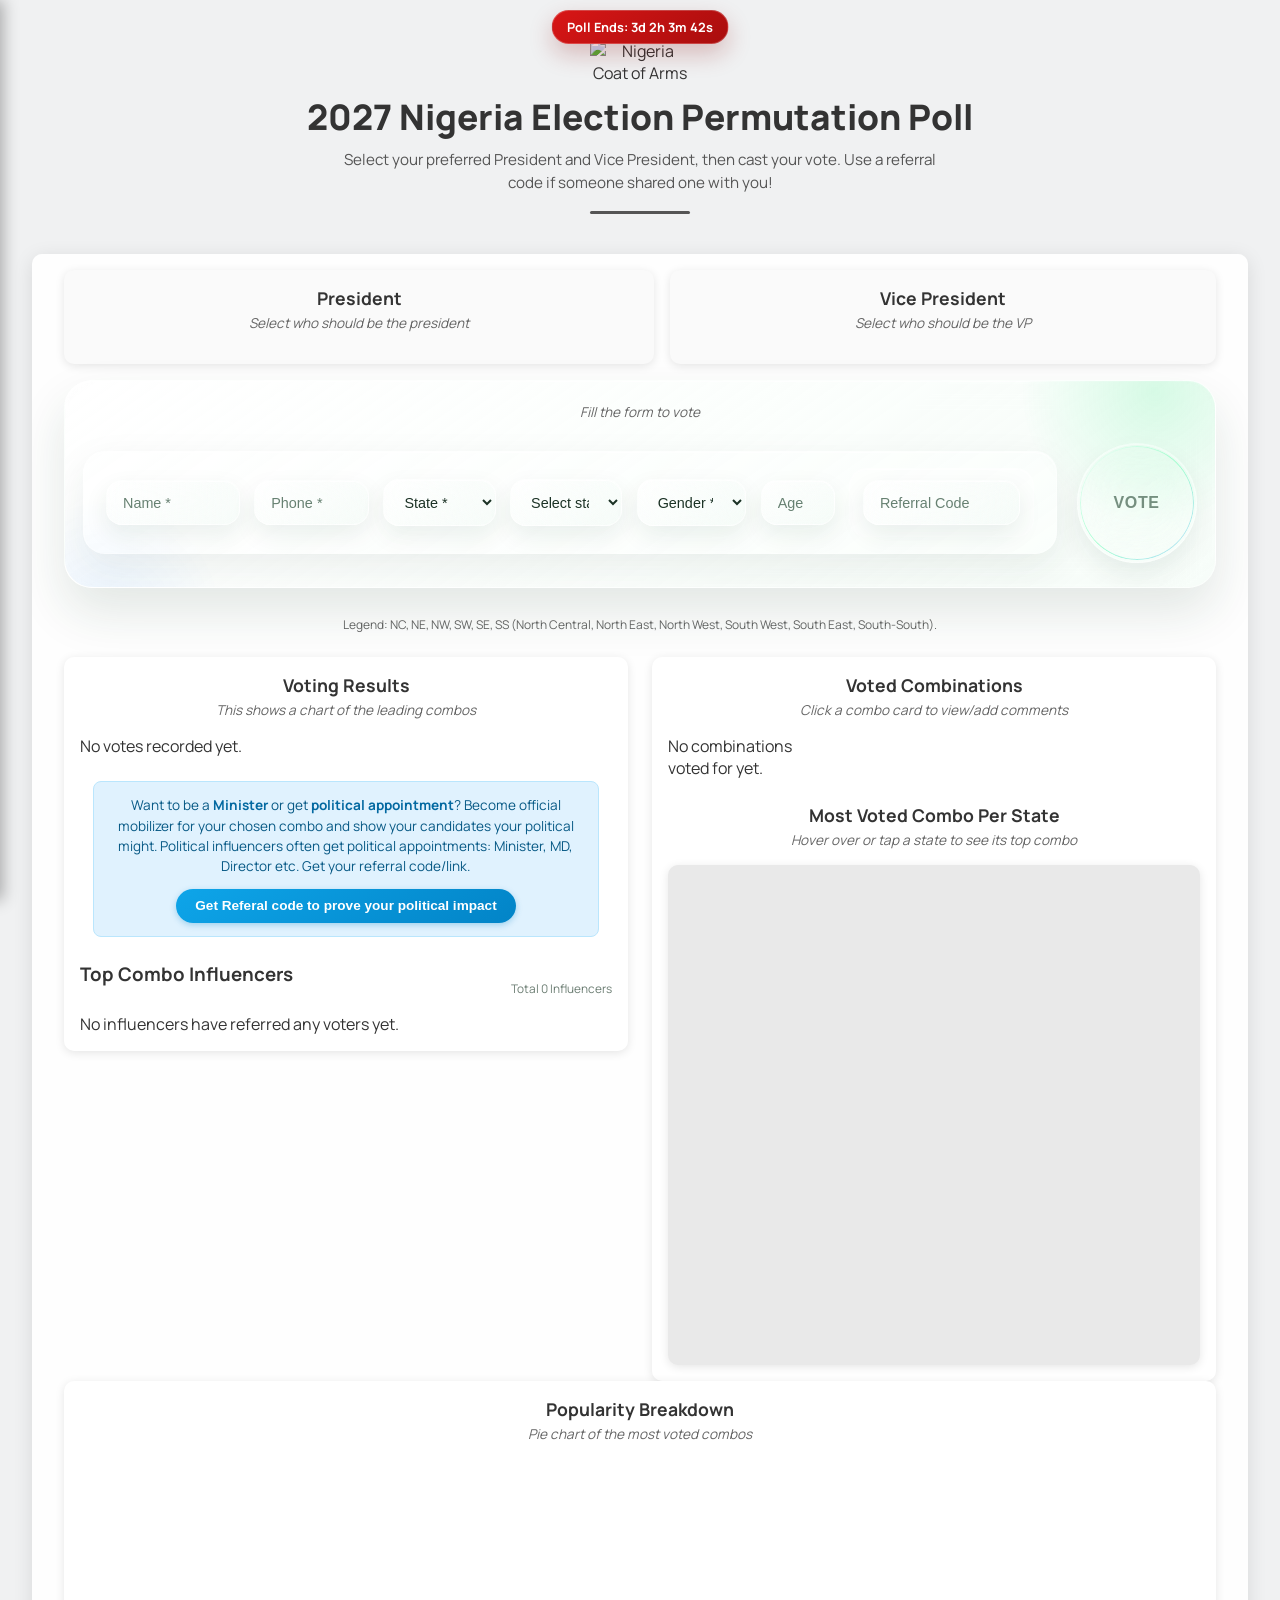
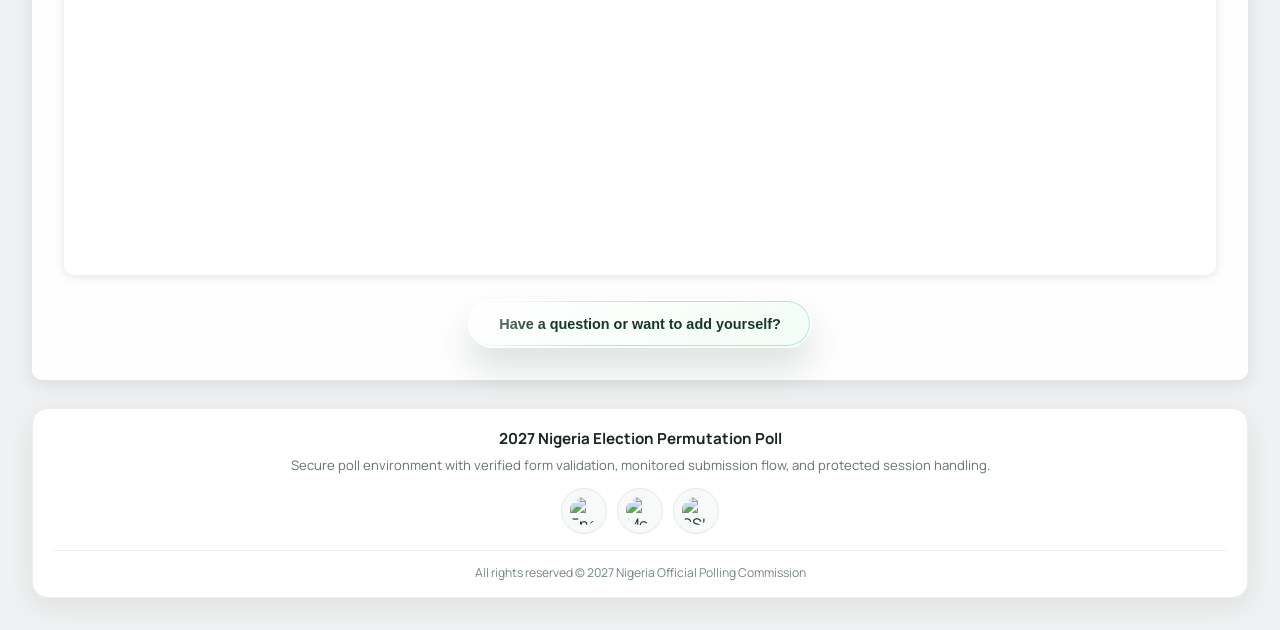
==== index.html @ 12581d47 "Add files via upload" ====
<!DOCTYPE html>
<html lang="en">
<head>
  <meta charset="UTF-8" />
  <title>2027 Nigeria Election Permutation Poll | Vote Live Combos Across Nigeria</title>
  <link rel="icon" href="https://kingamada.github.io/Polls/Poll-og.png?v=20260405-2" type="image/png">
  <link rel="apple-touch-icon" href="https://kingamada.github.io/Polls/Poll-og.png?v=20260405-2">
  <meta name="description" content="Vote for your preferred 2027 Nigerian presidential and vice-presidential combination, track live results by state, explore popularity charts, and join the top influencer leaderboard in this interactive election permutation poll." />
  <meta name="keywords" content="2027 Nigeria election poll, Nigeria presidential poll, vice presidential poll, Nigeria election permutation, Peter Obi poll, Tinubu poll, Atiku poll, El-Rufai poll, Nigerian politics, live election map Nigeria" />
  <meta name="author" content="KingAmada" />
  <meta name="robots" content="index, follow, max-image-preview:large" />
  <meta name="viewport" content="width=device-width, initial-scale=1.0" />
  <meta name="theme-color" content="#0d5c2f" />
  <meta name="mobile-web-app-capable" content="yes" />
  <meta name="apple-mobile-web-app-capable" content="yes" />
  <meta name="apple-mobile-web-app-status-bar-style" content="default" />
  <meta name="apple-mobile-web-app-title" content="2027 Poll" />
  <link rel="canonical" href="https://kingamada.github.io/Polls/" />
  <link rel="manifest" href="./manifest.webmanifest?v=20260405-1" />
  <meta name="poll-backend-base" content="https://peygo.net" />
  <meta property="og:type" content="website" />
  <meta property="og:site_name" content="KingAmada Polls" />
  <meta property="og:title" content="2027 Nigeria Election Permutation Poll" />
  <meta property="og:description" content="Vote live, compare presidential and vice-presidential combinations, view state-by-state leaders, and track real poll momentum across Nigeria." />
  <meta property="og:url" content="https://kingamada.github.io/Polls/" />
  <meta property="og:image" content="https://kingamada.github.io/Polls/Poll-og.png?v=20260405-2" />
  <meta property="og:image:url" content="https://kingamada.github.io/Polls/Poll-og.png?v=20260405-2" />
  <meta property="og:image:secure_url" content="https://kingamada.github.io/Polls/Poll-og.png?v=20260405-2" />
  <meta property="og:image:alt" content="2027 Nigeria Election Permutation Poll preview" />
  <meta property="og:image:type" content="image/png" />
  <meta property="og:image:width" content="1200" />
  <meta property="og:image:height" content="630" />
  <meta property="og:locale" content="en_NG" />
  <meta name="twitter:card" content="summary_large_image" />
  <meta name="twitter:title" content="2027 Nigeria Election Permutation Poll" />
  <meta name="twitter:description" content="Pick a president and vice president combo, vote live, and explore results, maps, and rankings across Nigeria." />
  <meta name="twitter:image" content="https://kingamada.github.io/Polls/Poll-og.png?v=20260405-2" />
  <meta name="twitter:image:alt" content="2027 Nigeria Election Permutation Poll preview" />
  <link
    href="https://fonts.googleapis.com/css2?family=Manrope:wght@400;500;700;800&family=Playfair+Display:wght@600;700;800&display=swap"
    rel="stylesheet"
  />
  <script src="https://cdn.amcharts.com/lib/5/index.js"></script>
  <script src="https://cdn.amcharts.com/lib/5/map.js"></script>
  <script src="https://cdn.amcharts.com/lib/5/xy.js"></script>
  <script src="https://cdn.amcharts.com/lib/5/themes/Animated.js"></script>
  <script src="https://cdn.amcharts.com/lib/5/geodata/nigeriaLow.js"></script>
  <script src="https://cdn.amcharts.com/lib/5/percent.js"></script>
  <script src="https://cdn.jsdelivr.net/npm/@supabase/supabase-js@2"></script>
  <link rel="stylesheet" href="./style.css?v=20260405-3" />
  <script type="application/ld+json">
    {
      "@context": "https://schema.org",
      "@type": "WebSite",
      "name": "2027 Nigeria Election Permutation Poll",
      "url": "https://kingamada.github.io/Polls/",
      "image": "https://kingamada.github.io/Polls/Poll-og.png?v=20260405-2",
      "description": "An interactive Nigerian election poll experience for voting on president and vice-president combinations, viewing live state-by-state results, charts, comments, and influencer rankings.",
      "publisher": {
        "@type": "Organization",
        "name": "KingAmada"
      },
      "inLanguage": "en-NG"
    }
  </script>
</head>
<body>
  <div id="countdownTimer">Poll Ends in ...</div>
  <div class="social-proof-toast" id="socialProofToast" aria-live="polite">
    <div class="social-proof-kicker">Live activity</div>
    <div class="social-proof-message" id="socialProofMessage"></div>
  </div>

  <button id="mobileMenuBtn" aria-label="Open Menu">
    <svg xmlns="http://www.w3.org/2000/svg" width="24" height="24" viewBox="0 0 24 24" fill="none" stroke="currentColor" stroke-width="2" stroke-linecap="round" stroke-linejoin="round">
      <line x1="3" y1="12" x2="21" y2="12"></line>
      <line x1="3" y1="6" x2="21" y2="6"></line>
      <line x1="3" y1="18" x2="21" y2="18"></line>
    </svg>
  </button>

  <div id="mobileNavPanel">
    <button class="menu-close-btn" aria-label="Close Menu">&times;</button>
    <nav>
      <ul>
        <li><a href="#selectionSection">Select Candidates</a></li>
        <li><a href="#voteSection">Vote</a></li>
        <li><a href="#resultsSection">Results</a></li>
        <li><a href="#popularitySection">Popularity</a></li>
        <li><a href="#commentsSection">Comments</a></li>
      </ul>
    </nav>
  </div>

  <div class="header">
    <img src="https://upload.wikimedia.org/wikipedia/commons/thumb/b/bc/Coat_of_arms_of_Nigeria.svg/1200px-Coat_of_arms_of_Nigeria.svg.png" alt="Nigeria Coat of Arms"/>
    <h1 class="main-heading">2027 Nigeria Election Permutation Poll</h1>
    <p class="sub-heading">
      Select your preferred President and Vice President, then cast your vote. Use a referral code if someone shared one with you!
    </p>
    <div class="divider"></div>
  </div>

  <div class="container">
    <div class="selection-section" id="selectionSection">
      <div class="selection-box" id="presidentBox">
        <h2>President</h2>
        <p class="section-subtitle">Select who should be the president</p>
        <ul class="candidate-list" id="presidentList"></ul>
      </div>
      <div class="selection-box" id="vicePresidentBox">
        <h2>Vice President</h2>
        <p class="section-subtitle">Select who should be the VP</p>
        <ul class="candidate-list" id="vicePresidentList"></ul>
      </div>
    </div>

    <div class="vote-section" id="voteSection">
      <p class="section-subtitle vote-subtitle">Fill the form to vote</p>
      <div class="vote-form">
        <input type="text" placeholder="Name *" id="voterName" />
        <input type="tel" placeholder="Phone *" id="voterPhone" />
        <select id="voterState">
          <option disabled selected value="">State *</option>
        </select>
        <select id="voterCity">
          <option disabled selected value="">City *</option>
        </select>
        <select id="voterGender">
          <option disabled selected value="">Gender *</option>
          <option>Male</option><option>Female</option><option>Other</option>
        </select>
        <input type="number" placeholder="Age *" id="voterAge" />
        <div class="referral-inline">
          <input type="text" id="voterReferral" placeholder="Referral Code" />
        </div>
      </div>
      <div class="vote-action" id="voteAction">
        <button class="vote-button" id="voteBtn" disabled>
          <div class="fill-overlay" id="buttonFill"></div>
          <span class="vote-text">Vote</span>
        </button>
        <div class="vote-tooltip" id="voteTooltip" aria-live="polite"></div>
      </div>
    </div>

    <div class="legend">
      Legend: NC, NE, NW, SW, SE, SS (North Central, North East, North West, South West, South East, South-South).
    </div>

    <div class="results-section" id="resultsSection">
      <div class="chart" id="chart">
        <h2>Voting Results</h2>
        <p class="section-subtitle">This shows a chart of the leading combos</p>
        <div id="chartBars"></div>
        <div class="referral-info">
          Want to be a <strong>Minister</strong> or get <strong>political appointment</strong>? Become official mobilizer for your chosen combo and show your candidates your political might. Political influencers often get political appointments: Minister, MD, Director etc. Get your referral code/link.
          <br><button id="getReferralCodeBtn">Get Referal code to prove your political impact</button>
        </div>
        <h3 class="loyalist-heading">Top Combo Influencers</h3>
        <p class="loyalist-meta" id="loyalistMeta"></p>
        <div id="loyalistCombosContainer"></div>
      </div>
      <div class="voted-combos" id="votedCombosBox">
        <h2>Voted Combinations</h2>
        <p class="section-subtitle">Click a combo card to view/add comments</p>
        <div class="combo-grid" id="comboGrid"></div>
        <h3 class="map-heading">Most Voted Combo Per State</h3>
        <p class="section-subtitle">Hover over or tap a state to see its top combo</p>
        <div id="nigeriaMap"></div>
      </div>
    </div>

    <div class="extra-chart-container" id="popularitySection">
      <h3>Popularity Breakdown</h3>
      <p class="section-subtitle">Pie chart of the most voted combos</p>
      <div id="popularityPie"></div>
    </div>

    <div style="text-align:center; margin-top:1.5rem;">
      <button id="contactUsBtn">Have a question or want to add yourself?</button>
    </div>
  </div>

  <div class="combo-comment-section" id="commentsSection">
    <div class="combo-comment-modal">
      <button class="combo-comment-close" id="comboCommentClose" aria-label="Close comments">&times;</button>
      <div class="combo-comment-media">
        <div class="combo-comment-images">
          <img class="combo-modal-image primary" id="comboModalImage1" src="" alt="First candidate" />
          <img class="combo-modal-image secondary" id="comboModalImage2" src="" alt="Second candidate" />
        </div>
        <div class="combo-modal-meta">
          <div class="combo-modal-kicker">Voted Combination</div>
          <h3 class="combo-modal-name" id="comboModalComboName">Comments</h3>
          <div class="combo-modal-stats">
            <span id="comboModalVotes">♥ 0</span>
            <span id="comboModalComments">💬 0</span>
          </div>
        </div>
      </div>
      <div class="combo-comment-panel">
        <div class="combo-comment-topbar">
          <div class="combo-comment-brand">
            <div class="combo-comment-brand-icon">◎</div>
            <div>
              <div class="combo-comment-brand-name" id="comboCommentTitle">Comments</div>
            </div>
          </div>
        </div>
        <div class="combo-comment-form">
          <input type="text" placeholder="Your Name" id="comboCommentName" />
          <textarea rows="3" placeholder="Write your comment..." id="comboCommentText"></textarea>
          <button class="combo-comment-btn" id="comboCommentPostBtn">Post Comment</button>
        </div>
        <div class="combo-comment-list" id="comboCommentList"></div>
      </div>
    </div>
  </div>

  <div class="loyalist-modal-overlay" id="loyalistModal">
    <div class="loyalist-modal">
      <button class="loyalist-modal-close" id="loyalistModalClose" aria-label="Close influencer list">&times;</button>
      <div class="loyalist-modal-preview">
        <div class="loyalist-modal-images">
          <img id="loyalistModalImage1" class="loyalist-modal-image primary" src="" alt="First candidate" />
          <img id="loyalistModalImage2" class="loyalist-modal-image secondary" src="" alt="Second candidate" />
        </div>
        <div class="loyalist-modal-preview-copy">
          <div class="loyalist-modal-kicker">Top Combo Influencers</div>
          <h3 id="loyalistModalTitle">Top Combo Influencers</h3>
          <p id="loyalistModalMeta"></p>
        </div>
      </div>
      <div class="loyalist-modal-panel">
        <div class="loyalist-modal-header">
          <h4>Influencer Ranking</h4>
        </div>
        <div class="loyalist-modal-list" id="loyalistModalList"></div>
      </div>
    </div>
  </div>

  <div class="notice-modal-overlay" id="noticeModal">
    <div class="notice-modal">
      <button class="notice-modal-close" id="noticeModalClose" aria-label="Close notice">&times;</button>
      <div class="notice-modal-kicker" id="noticeModalKicker">Notice</div>
      <h3 class="notice-modal-title" id="noticeModalTitle">Update</h3>
      <p class="notice-modal-message" id="noticeModalMessage"></p>
      <button class="notice-modal-btn" id="noticeModalBtn" type="button">OK</button>
    </div>
  </div>

  <div class="notice-modal-overlay" id="referralPromptModal">
    <div class="notice-modal referral-prompt-modal">
      <button class="notice-modal-close" id="referralPromptClose" aria-label="Close referral prompt">&times;</button>
      <div class="notice-modal-kicker">Before You Vote</div>
      <h3 class="notice-modal-title">Do you have a referral code?</h3>
      <p class="notice-modal-message">If someone shared a referral code with you, enter it below before submitting your vote.</p>
      <input type="text" id="referralPromptInput" class="referral-prompt-input" placeholder="Enter referral code" />
      <div class="referral-prompt-actions">
        <button class="notice-modal-btn" id="referralPromptContinue" type="button">Continue With Code</button>
        <button class="notice-modal-btn secondary" id="referralPromptSkip" type="button">I don't have referral code, proceed</button>
      </div>
    </div>
  </div>

  <div class="lightbox-overlay" id="lightboxOverlay">
    <div class="lightbox-content">
      <span class="lightbox-close" id="lightboxClose">X</span>
      <h2 style="text-align:center; font-size: 1.2rem;">Contact / Add Candidate</h2>
      <p style="font-size:0.85rem; color:#666; margin-top:0.3rem; text-align:center;">
        Kindly fill out the form below.
      </p>
      <form class="lightbox-form" id="lightboxForm">
        <label for="contactFullName">Full Name (required)</label>
        <input type="text" id="contactFullName" placeholder="Your Full Name" required />
        <label for="contactPhone">Phone Number</label>
        <input type="tel" id="contactPhone" placeholder="08012345678" required />
        <label for="contactEmail">Email Address</label>
        <input type="email" id="contactEmail" placeholder="example@email.com" required />
        <label for="contactMessage">Your Question / Candidate Info</label>
        <textarea id="contactMessage" rows="4" placeholder="Please type your request..."></textarea>
        <button type="submit">Submit</button>
      </form>
      <div class="submit-message" id="lightboxSubmitMsg">
        Thanks! We will be in touch soon.
      </div>
    </div>
  </div>

  <div class="lightbox-overlay" id="referralLightbox">
    <div class="lightbox-content">
      <span class="lightbox-close" id="referralLightboxClose">X</span>
      <h2 style="text-align:center; font-size: 1.2rem;">Prove Your Political Might: Become an Official Mobilizer for Your Combo</h2>
      <p style="font-size:0.96rem; color:#1f3329; margin-top:0.45rem; text-align:center; font-weight:700; line-height:1.65;">
        Demonstrate real voter mobilization power.
        Every vote using your code proves your influence.
        Top mobilizers position themselves for political appointments and ministerial slots in 2027.
      </p>
      <div class="influencer-selected-combo" id="influencerSelectedCombo">Selected combo: None</div>
      <form class="lightbox-form" id="referralRequestForm">
        <label for="referralName">Your Name</label>
        <input type="text" id="referralName" placeholder="Your Full Name" required />
        <label for="referralContact">Phone Number</label>
        <input type="tel" id="referralContact" placeholder="08012345678" required />
        <label for="referralState">State</label>
        <select id="referralState" required>
          <option value="" disabled selected>State *</option>
        </select>
        <label for="referralCity">City</label>
        <select id="referralCity" required>
          <option value="" disabled selected>Select state first</option>
        </select>
        <button type="submit" id="referralRequestSubmitBtn">claim your mobilizer slot - prove your political impact</button>
      </form>
      <div class="submit-message" id="referralSubmitMsg">
        Processing your influencer signup...
      </div>
      <div class="influencer-status-card" id="influencerStatusCard" hidden>
        <div class="influencer-status-kicker">Payment Instructions</div>
        <div class="influencer-status-row">
          <span>Combo</span>
          <strong id="influencerStatusCombo">-</strong>
        </div>
        <div class="influencer-status-row">
          <span>Expected Fee</span>
          <strong id="influencerExpectedAmount">-</strong>
        </div>
        <div class="influencer-status-row">
          <span>Bank</span>
          <strong>Stanbic IBTC Bank</strong>
        </div>
        <div class="influencer-status-row">
          <span>Account Name</span>
          <strong id="influencerAccountName">-</strong>
        </div>
        <div class="influencer-status-row account-number">
          <span>Account Number</span>
          <strong id="influencerAccountNumber">-</strong>
        </div>
        <div class="influencer-status-pill" id="influencerPaymentStatus">Waiting for payment confirmation...</div>
        <div class="influencer-status-actions">
          <button type="button" class="notice-modal-btn secondary" id="influencerRefreshBtn">Check Payment</button>
          <button type="button" class="notice-modal-btn" id="influencerCopyAccountBtn">Copy Account Number</button>
        </div>
      </div>
    </div>
  </div>

  <div class="lightbox-overlay" id="receiptLightbox">
    <div class="lightbox-content receipt-lightbox-content">
      <span class="lightbox-close" id="receiptLightboxClose">X</span>
      <div class="influencer-activation-card" id="influencerActivationCard" hidden>
        <div class="influencer-status-kicker">Activation Complete</div>
        <div class="influencer-receipt-header">
          <div class="influencer-receipt-brand">
            <img
              class="influencer-receipt-logo"
              id="influencerReceiptLogo"
              src="https://upload.wikimedia.org/wikipedia/commons/thumb/b/bc/Coat_of_arms_of_Nigeria.svg/512px-Coat_of_arms_of_Nigeria.svg.png"
              alt="Nigeria Coat of Arms"
              crossorigin="anonymous"
            />
            <div class="influencer-receipt-brand-copy">
              <div class="influencer-receipt-overline">Federal Mobilization Record</div>
              <h3 class="influencer-receipt-title">Official Mobilizer Receipt</h3>
              <p class="influencer-receipt-sub">Issued for verified political mobilization support in the 2027 election poll.</p>
            </div>
          </div>
          <div class="influencer-receipt-badge" id="influencerReceiptId">-</div>
        </div>
        <div class="influencer-receipt-head">
          <div class="influencer-receipt-highlight">
            <span>Status</span>
            <strong>Payment has been received</strong>
            <p>Your slot is active and your referral link is ready for circulation.</p>
          </div>
          <div class="influencer-receipt-qr-wrap">
            <canvas id="influencerReceiptQr" class="influencer-receipt-qr" aria-label="Receipt QR code"></canvas>
            <small>Scan to open your mobilizer link</small>
          </div>
        </div>
        <div class="influencer-receipt-grid">
          <div class="influencer-receipt-item">
            <span>Combo</span>
            <strong id="influencerReceiptCombo">-</strong>
          </div>
          <div class="influencer-receipt-item">
            <span>Amount Paid</span>
            <strong id="influencerReceiptAmount">-</strong>
          </div>
          <div class="influencer-receipt-item">
            <span>Confirmed On</span>
            <strong id="influencerReceiptPaidAt">-</strong>
          </div>
          <div class="influencer-receipt-item">
            <span>Referral Code</span>
            <strong id="influencerReferralCode">-</strong>
          </div>
        </div>
        <div class="influencer-share-box" id="influencerShareLink">-</div>
        <div class="influencer-receipt-footer">
          <div class="influencer-receipt-signoff">
            <span>Authorized Status</span>
            <strong>Verified Mobilizer</strong>
          </div>
          <div class="influencer-receipt-signoff">
            <span>Channel</span>
            <strong>KingAmada Polls 2027</strong>
          </div>
        </div>
        <p class="influencer-activation-note">
          Wishing you success in your mobilization journey. Go and prove your political weight.
          <small>And when the appointment comes, don't forget us.</small>
        </p>
        <div class="influencer-status-actions receipt-modal-actions">
          <button type="button" class="notice-modal-btn secondary" id="influencerDownloadReceiptBtn">Download Receipt PNG</button>
          <button type="button" class="notice-modal-btn secondary" id="influencerCopyCodeBtn">Copy Code</button>
          <button type="button" class="notice-modal-btn" id="influencerShareBtn">Share Link</button>
        </div>
      </div>
    </div>
  </div>

  <div class="wiki-lightbox-overlay" id="wikiLightbox">
    <div class="wiki-lightbox-content">
      <span class="wiki-lightbox-close" id="wikiLightboxClose">X</span>
      <iframe id="wikiIframe" src="about:blank" title="Wikipedia Information"></iframe>
    </div>
  </div>

  <footer class="site-footer">
    <div class="footer-main">
      <p class="footer-title">2027 Nigeria Election Permutation Poll</p>
      <p class="footer-copy">Secure poll environment with verified form validation, monitored submission flow, and protected session handling.</p>
      <div class="security-badges">
        <div class="security-badge">
          <img src="https://upload.wikimedia.org/wikipedia/commons/2/28/Padlock.svg" alt="Encrypted Security Lock"/>
        </div>
        <div class="security-badge">
          <img src="https://sm.pcmag.com/t/pcmag_me/review/m/mcafee-tot/mcafee-total-protection-for-mac_vydx.1920.jpg" alt="McAfee Security"/>
        </div>
        <div class="security-badge">
          <img src="https://encrypted-tbn0.gstatic.com/images?q=tbn:ANd9GcQs8XdulVX0YZdYqSi38iAXF2ok8fhNqGU33Q&s" alt="SSL Trust Badge"/>
        </div>
      </div>
    </div>
    <div class="footer-bottom">
      <p>All rights reserved © 2027 Nigeria Official Polling Commission</p>
    </div>
  </footer>

  <script src="https://cdn.jsdelivr.net/npm/qrious@4.0.2/dist/qrious.min.js"></script>
  <script src="https://cdn.jsdelivr.net/npm/html2canvas@1.4.1/dist/html2canvas.min.js"></script>
  <script src="./script.js?v=20260405-3"></script>
</body>
</html>
---- style.css ----
/* --- BASIC RESET & BASE STYLES --- */  
* {
  margin: 0;
  padding: 0;
  box-sizing: border-box;
}
html {
  font-size: 16px;
  scroll-behavior: smooth;
  width: 100%;
  max-width: 100%;
  overflow-x: hidden;
}
body {
  font-family: "Manrope", sans-serif;
  background: #f0f1f2;
  min-height: 100vh;
  width: 100%;
  max-width: 100%;
  display: flex;
  flex-direction: column;
  align-items: center;
  padding: 1rem;
  color: #333;
  position: relative;
  overflow-x: hidden;
  overflow-x: clip;
  font-size: 1rem;
}
img,
iframe {
  max-width: 100%;
}
svg,
canvas {
  max-width: 100%;
  display: block;
}
body::before {
  content: "";
  position: absolute;
  inset: 0;
  background: url("https://upload.wikimedia.org/wikipedia/commons/thumb/b/bc/Coat_of_arms_of_Nigeria.svg/1200px-Coat_of_arms_of_Nigeria.svg.png")
    no-repeat center center;
  background-size: clamp(200px, 50vmin, 300px);
  opacity: 0.05;
  z-index: 0;
}
.social-proof-toast {
  position: fixed;
  left: 16px;
  bottom: 18px;
  z-index: 1005;
  width: min(340px, calc(100vw - 32px));
  padding: 0.85rem 0.95rem;
  border-radius: 18px;
  border: 1px solid rgba(255,255,255,0.46);
  background: linear-gradient(145deg, rgba(255,255,255,0.9), rgba(236, 248, 241, 0.82));
  box-shadow: 0 18px 34px rgba(12, 54, 32, 0.14), inset 0 1px 0 rgba(255,255,255,0.82);
  backdrop-filter: blur(18px);
  -webkit-backdrop-filter: blur(18px);
  opacity: 0;
  transform: translateY(10px);
  transition: opacity 0.25s ease, transform 0.25s ease;
  pointer-events: none;
}
.social-proof-toast.visible {
  opacity: 1;
  transform: translateY(0);
}
.social-proof-kicker {
  font-size: 0.68rem;
  font-weight: 700;
  letter-spacing: 0.12em;
  text-transform: uppercase;
  color: #5f7769;
  margin-bottom: 0.35rem;
}
.social-proof-message {
  font-size: 0.86rem;
  line-height: 1.42;
  color: #163725;
}
/* --- LAYOUT & CONTAINER --- */
.container {
  width: 100%;
  max-width: 1400px;
  margin: 0 auto;
  position: relative;
  z-index: 1;
  background: rgba(255, 255, 255, 0.95);
  border-radius: 10px;
  box-shadow: 0 4px 20px rgba(0,0,0,0.1);
  padding: 1rem;
  animation: fadeIn 1.2s ease;
  margin-top: 50px;
  overflow-x: clip;
}
@keyframes fadeIn {
  from { opacity: 0; transform: translateY(20px); }
  to { opacity: 1; transform: translateY(0); }
}
/* --- HEADER --- */
.header {
  text-align: center;
  margin-bottom: 1.5rem;
  position: relative;
}
.header img {
  max-width: 80px;
  display: block;
  margin: 0.5rem auto;
}
.main-heading {
  font-size: clamp(1.8rem, 5vw, 2.2rem);
  font-weight: 800;
  margin-bottom: 0.2rem;
  color: #333;
}
.sub-heading {
  font-size: 0.9rem;
  color: #555;
  max-width: 600px;
  margin: 0.5rem auto 1rem;
  line-height: 1.5;
  text-align: center;
}
/* --- Referral Info Box --- */
.referral-info {
  background-color: #e0f2fe;
  color: #075985;
  border: 1px solid #bae6fd;
  border-radius: 8px;
  padding: 0.8rem 1rem;
  margin: 1.5rem auto 1.5rem;
  max-width: 95%;
  font-size: 0.85rem;
  line-height: 1.5;
  text-align: center;
  overflow: hidden;
}
.referral-info strong {
  color: #0369a1;
}
.referral-info button#getReferralCodeBtn {
  margin-top: 0.75rem;
  padding: 0.6rem 1.2rem;
  font-size: 0.85rem;
  font-weight: 600;
  color: #fff;
  background: linear-gradient(145deg, #0ea5e9, #0284c7);
  border: none;
  border-radius: 50px;
  cursor: pointer;
  box-shadow: 0 2px 6px rgba(2, 132, 199, 0.3);
  transition: transform 0.2s ease, box-shadow 0.2s ease, background 0.3s;
}
.referral-info button#getReferralCodeBtn:hover {
  background: linear-gradient(145deg, #38bdf8, #0ea5e9);
  box-shadow: 0 4px 10px rgba(2, 132, 199, 0.4);
  transform: translateY(-1px);
}
.divider {
  width: 100px;
  height: 3px;
  background: #555;
  margin: 1rem auto;
  border-radius: 5px;
}
/* --- SECTION SUBTITLES --- */
.section-subtitle {
  font-size: 0.85rem;
  color: #666;
  text-align: center;
  margin-top: -0.75rem;
  margin-bottom: 1rem;
  font-style: italic;
}
/* --- MOBILE NAVIGATION --- */
#mobileMenuBtn {
  display: none;
  position: fixed;
  top: 10px;
  left: 10px;
  z-index: 1002;
  background: rgba(0, 128, 0, 0.8);
  border: none;
  border-radius: 50%;
  padding: 0.5rem;
  cursor: pointer;
  box-shadow: 0 2px 5px rgba(0,0,0,0.2);
}
#mobileMenuBtn svg {
  width: 24px;
  height: 24px;
  stroke: white;
  stroke-width: 2;
  display: block;
}
#mobileNavPanel {
  position: fixed;
  top: 0;
  left: 0;
  width: 250px;
  height: 100%;
  background: #333;
  color: white;
  padding: 60px 1rem 1rem;
  transform: translateX(-100%);
  transition: transform 0.3s ease-in-out;
  z-index: 1001;
  box-shadow: 3px 0 15px rgba(0,0,0,0.3);
  overflow-y: auto;
}
#mobileNavPanel.active {
  transform: translateX(0);
}
#mobileNavPanel nav ul {
  list-style: none;
}
#mobileNavPanel nav li {
  margin-bottom: 1rem;
}
#mobileNavPanel nav a {
  color: #eee;
  text-decoration: none;
  font-size: 1.1rem;
  font-weight: 600;
  padding: 0.5rem 0;
  display: block;
  transition: color 0.2s;
}
#mobileNavPanel nav a:hover {
  color: #00c851;
}
.menu-close-btn {
  position: absolute;
  top: 15px;
  right: 15px;
  background: none;
  border: none;
  color: white;
  font-size: 1.8rem;
  font-weight: bold;
  cursor: pointer;
  padding: 0.2rem;
  line-height: 1;
}
@media (max-width: 991px) {
  #mobileMenuBtn {
    display: block;
  }
  .container {
    margin-top: 0;
  }
}
/* --- FLOATING ELEMENTS --- */
#countdownTimer {
  position: fixed;
  top: 10px;
  left: 50%;
  right: auto;
  transform: translateX(-50%) translateY(-8px);
  width: fit-content;
  max-width: calc(100vw - 24px);
  background: linear-gradient(145deg, #d81616, #a90d0d);
  color: #fff;
  font-weight: bold;
  padding: 0.45rem 0.9rem;
  border-radius: 50px;
  box-shadow: 0 10px 24px rgba(133, 11, 11, 0.24);
  border: 1px solid rgba(255,255,255,0.22);
  z-index: 1004;
  font-size: 0.8rem;
  text-align: center;
  white-space: nowrap;
  overflow: hidden;
  text-overflow: ellipsis;
  opacity: 0;
  pointer-events: none;
  transition: opacity 0.28s ease, transform 0.28s ease;
}
#countdownTimer.visible {
  opacity: 1;
  transform: translateX(-50%) translateY(0);
}
.wiki-lightbox-overlay, .lightbox-overlay {
  position: fixed;
  inset: 0;
  background:
    radial-gradient(circle at top, rgba(92, 255, 165, 0.18), transparent 38%),
    radial-gradient(circle at bottom right, rgba(115, 188, 255, 0.16), transparent 30%),
    rgba(8, 15, 13, 0.58);
  backdrop-filter: blur(18px);
  -webkit-backdrop-filter: blur(18px);
  display: none;
  justify-content: center;
  align-items: center;
  z-index: 9999;
  padding: 1rem;
}
.wiki-lightbox-content, .lightbox-content {
  position: relative;
  width: 95%;
  max-width: 500px;
  height: auto;
  max-height: 90vh;
  overflow-y: auto;
  overflow-x: hidden;
  background: linear-gradient(145deg, rgba(255, 255, 255, 0.88), rgba(237, 250, 242, 0.68));
  border: 1px solid rgba(255, 255, 255, 0.46);
  border-radius: 26px;
  box-shadow: 0 32px 70px rgba(4, 20, 12, 0.22), inset 0 1px 0 rgba(255, 255, 255, 0.72);
  backdrop-filter: blur(26px);
  -webkit-backdrop-filter: blur(26px);
  padding: 1.65rem;
  animation: lightboxFloatIn 0.35s ease-out;
}
.lightbox-content > h2,
.lightbox-content > p {
  position: relative;
  z-index: 1;
  padding-right: 2.25rem;
  word-break: break-word;
}
.wiki-lightbox-content {
  height: 80vh;
  padding: 0;
  display: flex;
  flex-direction: column;
}
.lightbox-content::before {
  content: "";
  position: absolute;
  inset: 1px;
  border-radius: 25px;
  background: linear-gradient(160deg, rgba(255, 255, 255, 0.42), rgba(255, 255, 255, 0.1) 42%, rgba(194, 255, 221, 0.22));
  pointer-events: none;
}
.wiki-lightbox-close, .lightbox-close {
  position: absolute;
  top: 0.9rem;
  right: 1rem;
  font-size: 1.25rem;
  cursor: pointer;
  color: #1f3d2e;
  font-weight: 700;
  z-index: 10;
  background: rgba(255,255,255,0.55);
  border-radius: 50%;
  width: 38px;
  height: 38px;
  line-height: 38px;
  text-align: center;
  border: 1px solid rgba(255,255,255,0.7);
  box-shadow: 0 10px 24px rgba(18, 61, 41, 0.12);
  transition: transform 0.2s ease, background 0.2s ease, box-shadow 0.2s ease;
}
.wiki-lightbox-close:hover, .lightbox-close:hover {
  transform: translateY(-1px) scale(1.04);
  background: rgba(255,255,255,0.82);
  box-shadow: 0 14px 30px rgba(18, 61, 41, 0.16);
}
#wikiIframe {
  width: 100%;
  height: 100%;
  border: none;
  border-radius: 10px;
  flex-grow: 1;
}
/* --- SELECTION SECTION --- */
.selection-section {
  display: flex;
  flex-direction: column;
  gap: 1rem;
  justify-content: center;
  margin-bottom: 1rem;
  animation: slideUp 0.8s ease;
}
@media (min-width: 768px) {
  .selection-section {
    flex-direction: row;
  }
}
@keyframes slideUp {
  from { transform: translateY(30px); opacity: 0; }
  to { transform: translateY(0); opacity: 1; }
}
@keyframes glassDrift {
  0%, 100% { transform: translate3d(0, 0, 0) scale(1); }
  50% { transform: translate3d(10px, -8px, 0) scale(1.03); }
}
@keyframes borderPulse {
  0%, 100% { opacity: 0.65; filter: hue-rotate(0deg); }
  50% { opacity: 1; filter: hue-rotate(24deg); }
}
@keyframes lightboxFloatIn {
  from { opacity: 0; transform: translateY(18px) scale(0.97); }
  to { opacity: 1; transform: translateY(0) scale(1); }
}
.selection-box {
  flex: 1 1 auto;
  background: #fafafa;
  border-radius: 10px;
  box-shadow: 0 2px 10px rgba(0,0,0,0.1);
  padding: 1rem;
  min-width: 0;
  max-width: 100%;
  overflow: hidden;
}
.selection-box h2 {
  text-align: center;
  margin-bottom: 1rem;
  color: #333;
  font-size: 1.1rem;
  font-weight: 700;
}
.candidate-list {
  display: grid;
  grid-template-columns: repeat(auto-fill, minmax(100px, 1fr));
  grid-auto-rows: auto;
  gap: 0.75rem;
  justify-content: center;
  width: 100%;
  max-width: 100%;
  min-width: 0;
  overflow-x: hidden;
}
.candidate-item {
  width: 100%;
  min-width: 100px;
  background: #fff;
  border-radius: 8px;
  border-top: 1px solid #eee;
  border-bottom: 1px solid #eee;
  border-left: none;
  border-right: none;
  margin: 0;
  padding: 0.5rem;
  text-align: center;
  cursor: pointer;
  transition: transform 0.2s, box-shadow 0.2s;
  display: flex;
  flex-direction: column;
  align-items: center;
  justify-content: space-between;
  min-height: 180px;
  position: relative;
  overflow: hidden;
}
.candidate-item::before,
.candidate-item::after {
  content: '';
  position: absolute;
  top: 0;
  bottom: 0;
  width: 4px;
  background: linear-gradient(to bottom, #00c851, #00c840);
  z-index: 0;
}
.candidate-item::before {
  left: 0;
  border-radius: 8px 0 0 8px;
}
.candidate-item::after {
  right: 0;
  border-radius: 0 8px 8px 0;
}
.candidate-item > * {
  position: relative;
  z-index: 1;
}
.candidate-item:hover {
  transform: translateY(-3px) scale(1.02);
  box-shadow: 0 5px 12px rgba(0,0,0,0.15);
}
.candidate-item.selected {
  background: linear-gradient(145deg, #00c851, #008000);
  color: #fff !important;
  font-weight: bold;
  box-shadow: 0 4px 15px rgba(0,0,0,0.2);
  transform: scale(1.03);
  border-color: transparent;
}
.candidate-item.selected::before,
.candidate-item.selected::after {
  display: none;
}
.candidate-item.selected .candidate-name,
.candidate-item.selected .candidate-details,
.candidate-item.selected .like-container,
.candidate-item.selected .like-count {
  color: #fff !important;
}
.candidate-item.selected .candidate-photo {
  border: 2px solid #fff;
}
.candidate-item.selected .like-btn {
  color: #ffdddd !important;
}
.candidate-item.selected .like-container {
  background: rgba(255,255,255,0.1);
}
.candidate-photo {
  width: clamp(60px, 15vw, 80px);
  height: clamp(60px, 15vw, 80px);
  border-radius: 50%;
  margin-bottom: 0.4rem;
  object-fit: cover;
  border: 2px solid #ccc;
  transition: border 0.2s;
}
.candidate-name {
  font-size: 0.8rem;
  margin-bottom: 0.2rem;
  font-weight: 600;
  color: #333;
  word-break: break-word;
}
.candidate-details {
  font-size: 0.7rem;
  color: #777;
  line-height: 1.2;
  margin-bottom: 0.4rem;
}
.candidate-role-count {
  font-size: 0.68rem;
  color: #4f6b57;
  font-weight: 600;
  margin-bottom: 0.35rem;
}
.candidate-vote-chip {
  display: flex;
  align-items: center;
  justify-content: center;
  gap: 0.3rem;
  font-size: 0.75rem;
  background: #f0f0f0;
  border-radius: 10px;
  padding: 0.3rem 0.6rem;
  margin-top: auto;
  color: #555;
  font-weight: 600;
}
.like-container {
  display: flex;
  align-items: center;
  justify-content: center;
  gap: 0.3rem;
  font-size: 0.75rem;
  background: #f0f0f0;
  border-radius: 10px;
  padding: 0.3rem 0.6rem;
  margin-top: auto;
  transition: background 0.2s;
}
.like-btn {
  border: none;
  background: none;
  cursor: pointer;
  font-weight: bold;
  color: #cc0000;
  font-size: 1.1rem;
  transition: transform 0.2s;
  padding: 2px;
  position: relative;
  z-index: 1;
}
.like-btn:hover {
  transform: scale(1.2);
}
.like-count {
  color: #555;
  font-weight: 600;
}
/* --- Heart Blast Animation --- */
.heart-particle {
  position: fixed;
  left: 0;
  top: 0;
  color: #ff4757;
  font-size: 1.5rem;
  pointer-events: none;
  user-select: none;
  z-index: 99999;
  opacity: 0;
  animation: heartBlastAnimation 1.2s ease-out forwards;
}
@keyframes heartBlastAnimation {
  0% {
    opacity: 1;
    transform: translate(0, 0) scale(0.5);
  }
  100% {
    opacity: 0;
    transform: translate(var(--tx, 0), var(--ty, -80px)) scale(1.2);
  }
}
/* --- VOTE SECTION --- */
.vote-section {
  display: flex;
  flex-direction: column;
  align-items: center;
  justify-content: center;
  gap: 1rem;
  margin-bottom: 1.8rem;
  flex-wrap: wrap;
  border: 1px solid rgba(255,255,255,0.42);
  background: linear-gradient(145deg, rgba(255,255,255,0.66), rgba(237, 252, 242, 0.4));
  box-shadow: 0 24px 50px rgba(28, 62, 44, 0.12), inset 0 1px 0 rgba(255,255,255,0.72);
  backdrop-filter: blur(24px);
  -webkit-backdrop-filter: blur(24px);
  padding: 1.4rem 1.15rem 1.5rem;
  border-radius: 28px;
  position: relative;
  overflow: hidden;
  min-width: 0;
  max-width: 100%;
}
.vote-subtitle {
  width: 100%;
  margin-top: 0;
  margin-bottom: 0.8rem;
  position: relative;
  z-index: 1;
}
.vote-section::before,
.vote-section::after {
  content: "";
  position: absolute;
  border-radius: 999px;
  pointer-events: none;
}
.vote-section::before {
  width: 280px;
  height: 280px;
  top: -130px;
  right: -80px;
  background: radial-gradient(circle, rgba(72, 233, 141, 0.2), transparent 68%);
  animation: glassDrift 9s ease-in-out infinite;
}
.vote-section::after {
  width: 240px;
  height: 240px;
  bottom: -150px;
  left: -80px;
  background: radial-gradient(circle, rgba(93, 162, 255, 0.12), transparent 70%);
  animation: glassDrift 11s ease-in-out infinite reverse;
}
@media (min-width: 992px) {
  .vote-section {
    flex-direction: row;
    align-items: flex-start;
    flex-wrap: wrap;
  }
}
.vote-form {
  display: flex;
  flex-wrap: wrap;
  justify-content: center;
  align-items: center;
  gap: 0.95rem;
  background: rgba(255, 255, 255, 0.26);
  padding: 1.15rem;
  border-radius: 22px;
  border: 1px solid rgba(255,255,255,0.34);
  box-shadow: inset 0 1px 0 rgba(255,255,255,0.75), 0 14px 38px rgba(20, 57, 40, 0.08);
  width: 100%;
  max-width: 960px;
  position: relative;
  z-index: 1;
  min-width: 0;
}
.vote-form label {
  font-size: 0.72rem;
  letter-spacing: 0.08em;
  text-transform: uppercase;
  margin-right: -0.2rem;
  color: #466454;
  font-weight: 700;
}
.vote-form select,
.vote-form input {
  border: 1px solid rgba(255,255,255,0.55);
  border-radius: 16px;
  padding: 0.85rem 1rem;
  font-size: 0.9rem;
  flex: 1 1 150px;
  min-width: 120px;
  background: linear-gradient(145deg, rgba(255,255,255,0.76), rgba(240, 249, 244, 0.5));
  color: #1c3326;
  box-shadow: inset 0 1px 0 rgba(255,255,255,0.84), 0 10px 24px rgba(18, 58, 39, 0.08);
  transition: transform 0.22s ease, box-shadow 0.22s ease, border-color 0.22s ease, background 0.22s ease;
  backdrop-filter: blur(18px);
  -webkit-backdrop-filter: blur(18px);
}
.vote-form select::placeholder,
.vote-form input::placeholder {
  color: #678172;
}
.vote-form select:hover,
.vote-form input:hover {
  transform: translateY(-1px);
  box-shadow: inset 0 1px 0 rgba(255,255,255,0.84), 0 14px 28px rgba(18, 58, 39, 0.11);
}
.vote-form select:focus,
.vote-form input:focus {
  outline: none;
  border-color: rgba(62, 206, 132, 0.9);
  background: linear-gradient(145deg, rgba(255,255,255,0.92), rgba(233, 255, 242, 0.74));
  box-shadow: inset 0 1px 0 rgba(255,255,255,0.88), 0 0 0 3px rgba(78, 223, 145, 0.16), 0 16px 32px rgba(13, 77, 43, 0.12);
}
#voterAge {
  flex-basis: 68px; 
  min-width: 56px;
}
#voterReferral {
  flex: 1 1 100%;
  min-width: 0;
}
.vote-form > div {
  padding: 0.75rem 0.9rem;
  border-radius: 18px;
  background: rgba(255,255,255,0.34);
  border: 1px solid rgba(255,255,255,0.42);
  box-shadow: inset 0 1px 0 rgba(255,255,255,0.72);
}
.referral-inline {
  display: flex;
  align-items: center;
  gap: 0.5rem;
  flex: 1 1 190px;
  min-width: 180px;
}
.referral-inline label {
  margin-right: 0;
  white-space: nowrap;
}
@media (min-width: 1280px) {
  .vote-section {
    display: grid;
    grid-template-columns: minmax(0, 1fr) auto;
    align-items: center;
    gap: 1rem 1.25rem;
  }
  .vote-subtitle {
    grid-column: 1 / -1;
    margin-bottom: 0.35rem;
  }
  .vote-form {
    grid-column: 1;
    display: grid;
    grid-template-columns: 1.05fr 0.9fr 0.88fr 0.88fr 0.86fr 0.58fr 1.45fr;
    gap: 0.9rem;
    max-width: none;
    align-items: center;
  }
  .vote-form select,
  .vote-form input,
  .referral-inline {
    min-width: 0;
    width: 100%;
  }
  .vote-form > div {
    padding: 0.68rem 0.8rem;
  }
  .referral-inline {
    gap: 0.45rem;
  }
  .referral-inline label {
    font-size: 0.68rem;
    letter-spacing: 0.06em;
  }
  #voterAge {
    min-width: 0;
    max-width: 92px;
  }
  .vote-button {
    grid-column: 2;
    width: 112px;
    height: 112px;
    flex: 0 0 auto;
    margin-top: 0;
    align-self: center;
  }
  .vote-action {
    grid-column: 2;
    align-self: center;
  }
}
/* VOTE BUTTON */
.vote-action {
  position: relative;
  display: flex;
  align-items: center;
  justify-content: center;
  width: 100%;
  z-index: 6;
}
.vote-button {
  position: relative;
  width: 120px;
  height: 120px;
  border-radius: 999px;
  border: none;
  background: linear-gradient(145deg, rgba(255,255,255,0.24), rgba(255,255,255,0.08));
  font-size: 1rem;
  font-weight: 700;
  color: #10351f;
  cursor: pointer;
  overflow: hidden;
  transition: transform 0.25s ease, box-shadow 0.25s ease, background 0.3s ease;
  margin-top: 0.5rem;
  border: 1px solid rgba(255,255,255,0.42);
  box-shadow: 0 18px 40px rgba(12, 54, 32, 0.16), inset 0 1px 0 rgba(255,255,255,0.72);
  backdrop-filter: blur(18px);
  -webkit-backdrop-filter: blur(18px);
  z-index: 1;
}
.vote-button::before {
  content: "";
  position: absolute;
  inset: 2px;
  border-radius: inherit;
  padding: 1px;
  background: linear-gradient(135deg, rgba(255,255,255,0.9), rgba(90,255,172,0.55), rgba(89,179,255,0.45));
  -webkit-mask: linear-gradient(#fff 0 0) content-box, linear-gradient(#fff 0 0);
  -webkit-mask-composite: xor;
  mask-composite: exclude;
  opacity: 0.95;
  animation: borderPulse 4s linear infinite;
  pointer-events: none;
}
@media (min-width: 992px) {
  .vote-button {
    margin-top: 0;
  }
}
.vote-button:disabled {
  cursor: not-allowed;
  color: rgba(16, 53, 31, 0.55);
  box-shadow: 0 12px 26px rgba(12, 54, 32, 0.08), inset 0 1px 0 rgba(255,255,255,0.55);
  pointer-events: none;
}
.vote-button .fill-overlay {
  position: absolute;
  left: 0; 
  top: 0;
  height: 100%;
  width: 0%;
  background: linear-gradient(135deg, rgba(108,255,170,0.82), rgba(0,138,63,0.92));
  transition: width 0.45s ease;
  z-index: 1;
}
.vote-button .vote-text {
  position: relative;
  z-index: 2;
  letter-spacing: 0.04em;
  text-transform: uppercase;
}
.vote-tooltip {
  position: absolute;
  top: calc(100% + 0.7rem);
  right: 50%;
  transform: translateX(50%) translateY(-4px);
  min-width: 220px;
  max-width: 280px;
  padding: 0.72rem 0.88rem;
  border-radius: 16px;
  background: rgba(17, 34, 25, 0.9);
  color: #f4fff7;
  font-size: 0.76rem;
  line-height: 1.35;
  box-shadow: 0 18px 34px rgba(7, 22, 14, 0.18);
  opacity: 0;
  pointer-events: none;
  transition: opacity 0.2s ease, transform 0.2s ease;
  z-index: 20;
  text-align: center;
}
.vote-tooltip.visible {
  opacity: 1;
  transform: translateX(50%) translateY(0);
}
.notice-modal-overlay {
  position: fixed;
  inset: 0;
  display: none;
  align-items: center;
  justify-content: center;
  padding: 1.25rem;
  background: rgba(8, 14, 12, 0.72);
  backdrop-filter: blur(18px);
  -webkit-backdrop-filter: blur(18px);
  z-index: 10040;
}
.notice-modal-overlay.active {
  display: flex;
}
.notice-modal {
  width: min(440px, 100%);
  padding: 1.35rem 1.3rem 1.25rem;
  border-radius: 24px;
  border: 1px solid rgba(255,255,255,0.44);
  background: linear-gradient(145deg, rgba(255,255,255,0.9), rgba(240, 249, 244, 0.8));
  box-shadow: 0 30px 70px rgba(0,0,0,0.24), inset 0 1px 0 rgba(255,255,255,0.8);
  position: relative;
}
.notice-modal-close {
  position: absolute;
  top: 0.95rem;
  right: 0.95rem;
  width: 38px;
  height: 38px;
  border: 1px solid rgba(255,255,255,0.6);
  border-radius: 50%;
  background: rgba(255,255,255,0.76);
  color: #183826;
  font-size: 1.2rem;
  cursor: pointer;
}
.notice-modal-kicker {
  font-size: 0.72rem;
  letter-spacing: 0.12em;
  text-transform: uppercase;
  color: #6b7d72;
  margin-bottom: 0.45rem;
}
.notice-modal-title {
  font-size: 1.12rem;
  color: #173725;
  margin-bottom: 0.45rem;
}
.notice-modal-message {
  font-size: 0.92rem;
  line-height: 1.55;
  color: #355342;
  margin-bottom: 1rem;
}
.notice-modal-btn {
  border: 1px solid rgba(255,255,255,0.64);
  border-radius: 999px;
  background: linear-gradient(145deg, rgba(255,255,255,0.9), rgba(221, 255, 230, 0.78));
  color: #173825;
  font-size: 0.84rem;
  font-weight: 700;
  padding: 0.75rem 1.25rem;
  cursor: pointer;
  box-shadow: 0 12px 22px rgba(17, 64, 38, 0.08);
}
.notice-modal-btn.secondary {
  background: #f5f7f6;
  color: #4d6155;
  border-color: rgba(25, 53, 37, 0.1);
  box-shadow: none;
}
.referral-prompt-modal {
  width: min(480px, 100%);
}
.referral-prompt-input {
  width: 100%;
  border: 1px solid #dbe5de;
  border-radius: 16px;
  padding: 0.88rem 0.95rem;
  font-size: 0.92rem;
  background: #fbfcfc;
  color: #1c3326;
  margin-bottom: 0.9rem;
}
.referral-prompt-input:focus {
  outline: none;
  border-color: rgba(62, 206, 132, 0.8);
  box-shadow: 0 0 0 3px rgba(78, 223, 145, 0.12);
}
.referral-prompt-actions {
  display: flex;
  flex-wrap: wrap;
  gap: 0.75rem;
}
.vote-button:not(:disabled):hover {
  transform: translateY(-3px) scale(1.02);
  box-shadow: 0 24px 46px rgba(12, 54, 32, 0.2), inset 0 1px 0 rgba(255,255,255,0.78);
}
.vote-button.bounce {
  animation: bounce 0.8s infinite;
}
@keyframes bounce {
  0%, 100% { transform: translateY(0); }
  50% { transform: translateY(-5px); }
}
.legend {
  font-size: 0.75rem;
  color: #666;
  margin-top: 0.5rem;
  text-align: center;
  width: 100%;
}
/* --- RESULTS SECTION --- */
.results-section {
  display: flex;
  flex-direction: column;
  gap: 1.5rem;
  width: 100%;
  margin-top: 1.5rem;
}
@media (min-width: 992px) {
  .results-section {
    flex-direction: row;
    justify-content: space-between;
    align-items: flex-start;
  }
}
.chart,
.voted-combos,
.extra-chart-container {
  flex: 1 1 100%;
  background: #fff;
  border-radius: 10px;
  box-shadow: 0 2px 10px rgba(0,0,0,0.1);
  padding: 1rem;
  position: relative;
  min-width: 0;
}
@media (min-width: 992px) {
  .chart {
    flex-basis: 48%;
  }
  .voted-combos {
    flex-basis: 48%;
  }
  .extra-chart-container {
    flex-basis: 100%;
  }
}
.chart h2,
.voted-combos h2,
.extra-chart-container h3 {
  text-align: center;
  color: #333;
  font-size: 1.1rem;
  font-weight: 700;
  margin-bottom: 1rem;
}
.loyalist-meta {
  margin: -0.45rem 0 1rem;
  text-align: right;
  font-size: 0.74rem;
  color: #6b7d72;
}
#chartBars {
  max-height: 400px;
  overflow-y: auto;
}
.chart-bar {
  display: flex;
  align-items: center;
  margin-bottom: 0.6rem;
  justify-content: flex-start;
  gap: 0.5rem;
  flex-wrap: wrap;
}
.bar-label {
  flex-basis: 150px;
  flex-grow: 1;
  font-size: 0.75rem;
  font-weight: bold;
  white-space: nowrap;
  overflow: hidden;
  text-overflow: ellipsis;
}
.bar-container {
  flex-basis: 150px;
  flex-grow: 2;
  background: #f0f0f0;
  height: 14px;
  border-radius: 10px;
  overflow: hidden;
  position: relative;
}
.bar-fill {
  height: 100%;
  transition: width 0.5s;
  background: linear-gradient(to right, #00c851, #008000);
}
.vote-count-label {
  font-size: 0.7rem;
  color: #666;
  margin-left: 5px;
  font-weight: normal;
}
/* COMBO GRID */
.combo-grid {
  display: grid;
  grid-template-columns: repeat(auto-fill, minmax(160px, 1fr));
  gap: 1rem;
  margin-bottom: 1rem;
  min-width: 0;
}
.combo-card {
  background: #f9f9f9;
  border-radius: 8px;
  padding: 0.75rem;
  box-shadow: 0 2px 5px rgba(0,0,0,0.08);
  text-align: center;
  transition: transform 0.2s;
  cursor: pointer;
  position: relative;
  display: flex;
  flex-direction: column;
  min-height: 180px;
}
.combo-card:hover {
  transform: translateY(-2px);
  box-shadow: 0 4px 8px rgba(0,0,0,0.12);
}
.share-btn {
  border: none;
  background: none;
  cursor: pointer;
  color: #008000;
  font-size: 0.88rem;
  transition: transform 0.2s, color 0.2s;
  padding: 0;
  line-height: 1;
  margin-left: -0.2rem;
  margin-right: -0.3rem;
  flex: 0 0 auto;
}
.share-btn:hover {
  transform: scale(1.15);
  color: #0b6b39;
}
.combo-top {
  display: flex;
  align-items: center;
  justify-content: center;
  gap: 0.5rem;
  margin-bottom: 0.5rem;
}
.combo-img {
  width: clamp(45px, 12vw, 55px);
  height: clamp(45px, 12vw, 55px);
  border-radius: 50%;
  object-fit: cover;
  border: 1px solid #ccc;
}
.combo-title {
  font-weight: bold;
  font-size: 0.85rem;
  color: #333;
  margin-bottom: 0.5rem;
  word-break: break-word;
  flex-grow: 1;
}
.combo-stats {
  display: flex;
  align-items: center;
  justify-content: center;
  gap: 0.92rem;
  margin-top: auto;
  font-size: 0.77rem;
  color: #555;
  flex-wrap: nowrap;
  white-space: nowrap;
}
.vote-heart, .comment-icon, .share-count {
  font-weight: bold;
  display: inline-flex;
  align-items: center;
  gap: 0.18rem;
}
.vote-heart {
  color: #cc0000;
}
.comment-icon {
  color: #008000;
}
.share-count {
  color: #2a6fb1;
  margin-left: -0.28rem;
}
/* MAP SECTION */
.map-heading {
  text-align: center;
  margin-top: 1.5rem;
  margin-bottom: 1rem;
  font-size: 1.1rem;
  font-weight: 700;
}
#nigeriaMap {
  width: 100%;
  height: 350px;
  max-height: 60vh;
  border-radius: 10px;
  box-shadow: 0 2px 10px rgba(0,0,0,0.1);
  overflow: hidden;
  background: #e9e9e9;
}
@media (min-width: 768px) {
  #nigeriaMap {
    height: 500px;
  }
}
/* LOYALIST SECTION */
.loyalist-heading {}
#loyalistCombosContainer {
  max-height: 400px;
  overflow-y: auto;
  overflow-x: hidden;
}
.loyalist-combo-wrap {
  background: #fff;
  border-radius: 10px;
  padding: 1rem;
  margin-bottom: 1.5rem;
  box-shadow: 0 2px 6px rgba(0,0,0,0.1);
  cursor: pointer;
  transition: transform 0.2s ease, box-shadow 0.2s ease;
  min-width: 0;
  overflow: hidden;
}
.loyalist-combo-wrap:hover {
  transform: translateY(-2px);
  box-shadow: 0 12px 26px rgba(0,0,0,0.12);
}
.loyalist-combo-wrap h4 {
  font-size: 0.8rem;
  font-weight: bold;
  color: #333;
  margin-bottom: 0.8rem;
}
.loyalist-row {
  display: flex;
  align-items: flex-start;
  margin-bottom: 0.6rem;
  gap: 0.4rem;
}
/* For the row containing images on the left */
.loyalist-images {
  display: flex;
  flex-shrink: 0;
  gap: 0.5rem;
}
.loyalist-square-img {
  width: 50px;
  height: 50px;
  border-radius: 8px;
  object-fit: cover;
  border: 1px solid #ccc;
}
.loyalist-medal {
  font-size: 1.15rem;
  line-height: 1;
}
.loyalist-details {
  display: flex;
  flex-direction: column;
  gap: 0.3rem;
  text-align: left;
}
.loyalist-details ul {
  list-style: none;
  margin: 0;
  padding: 0;
}
.loyalist-details li {
  font-size: 0.8rem;
  color: #444;
  margin-bottom: 0.2rem;
}
.loyalist-details li strong {
  color: #008000;
  font-weight: bold;
}
/* Right column influencer text */
.loyalist-info {
  font-size: 0.9rem;
  color: #333;
  line-height: 1.4;
  overflow-wrap: anywhere;
}
.loyalist-info strong {
  color: #111;
}
.loyalist-info em {
  color: #666;
  font-style: italic;
}
/* Outer card styling (you can keep your existing .loyalist-combo-wrap style if you like) */
.loyalist-combo-wrap {
  background: #fff;
  border-radius: 10px;
  padding: 1rem;
  margin-bottom: 1.5rem;
  box-shadow: 0 2px 6px rgba(0,0,0,0.1);
}

/* Title for the combo: e.g., "Bola Tinubu & Kashim Shettima" */
.loyalist-combo-title {
  font-size: 1rem; /* Adjust to your preference */
  font-weight: bold;
  margin-bottom: 0.75rem;
  color: #333;
}

/* Flex container to hold images on left and influencer data on right */
.loyalist-flex {
  display: flex;
  gap: 1rem;
  align-items: flex-start; /* Top-align the columns */
}

/* Left column: vertical stack of the two images plus optional note */
.loyalist-images-col {
  display: flex;
  flex-direction: column; /* stack images top to bottom */
  align-items: center;    /* center horizontally if desired */
  gap: 0.5rem;
  min-width: 100px;       /* ensure it doesn't get too squashed */
}

/* The two candidate images for the combo */
.loyalist-square-img {
  width: 50px;
  height: 50px;
  border-radius: 8px;
  object-fit: cover;
  border: 1px solid #ccc;
}

/* Optional text about these images */
.images-note {
  font-size: 0.75rem;
  color: #666;
  text-align: center;
  line-height: 1.3;
}

/* Right column: list of influencer rows */
.loyalist-influencers-col {
  flex: 1; /* take remaining space */
  display: flex;
  flex-direction: column;
  gap: 0.6rem;
}
.loyalist-row {
  border-radius: 16px;
  background: linear-gradient(145deg, rgba(255,255,255,0.94), rgba(245, 250, 247, 0.9));
  border: 1px solid rgba(25, 53, 37, 0.06);
  padding: 0.65rem 0.75rem;
  box-shadow: 0 10px 24px rgba(15, 53, 35, 0.05);
}
.loyalist-total-link {
  align-self: flex-end;
  margin-top: 0.35rem;
  padding: 0;
  border: none;
  background: transparent;
  color: #6b7d72;
  font-size: 0.72rem;
  font-weight: 600;
  cursor: pointer;
}
.loyalist-total-link:hover {
  color: #234c34;
}
.loyalist-modal-overlay {
  position: fixed;
  inset: 0;
  display: none;
  align-items: center;
  justify-content: center;
  padding: 1.25rem;
  background: rgba(8, 14, 12, 0.72);
  backdrop-filter: blur(18px);
  -webkit-backdrop-filter: blur(18px);
  z-index: 10030;
}
.loyalist-modal-overlay.active {
  display: flex;
}
.loyalist-modal {
  width: min(980px, 100%);
  max-height: calc(100vh - 2.5rem);
  overflow: hidden;
  border-radius: 24px;
  border: 1px solid rgba(255,255,255,0.44);
  background: linear-gradient(145deg, rgba(255,255,255,0.88), rgba(240, 249, 244, 0.78));
  box-shadow: 0 30px 70px rgba(0,0,0,0.24), inset 0 1px 0 rgba(255,255,255,0.78);
  position: relative;
  display: grid;
  grid-template-columns: minmax(320px, 1fr) minmax(360px, 0.95fr);
}
.loyalist-modal-close {
  position: absolute;
  top: 1rem;
  right: 1rem;
  width: 40px;
  height: 40px;
  border: 1px solid rgba(255,255,255,0.6);
  border-radius: 50%;
  background: rgba(255,255,255,0.7);
  color: #183826;
  font-size: 1.35rem;
  cursor: pointer;
}
.loyalist-modal-preview {
  position: relative;
  padding: 1.4rem;
  background:
    radial-gradient(circle at top, rgba(110, 255, 170, 0.18), transparent 34%),
    linear-gradient(160deg, rgba(9, 42, 24, 0.94), rgba(20, 68, 43, 0.92));
  color: #effff4;
  display: flex;
  flex-direction: column;
  justify-content: center;
  gap: 1rem;
}
.loyalist-modal-images {
  position: relative;
  min-height: 360px;
  display: flex;
  align-items: center;
  justify-content: center;
}
.loyalist-modal-image {
  position: absolute;
  object-fit: cover;
  border: 1px solid rgba(255,255,255,0.24);
  box-shadow: 0 28px 48px rgba(0,0,0,0.28);
}
.loyalist-modal-image.primary {
  width: min(74%, 360px);
  aspect-ratio: 1 / 1.08;
  border-radius: 28px;
  left: 8%;
  z-index: 2;
}
.loyalist-modal-image.secondary {
  width: min(44%, 210px);
  aspect-ratio: 1 / 1.04;
  border-radius: 24px;
  right: 8%;
  bottom: 2%;
  z-index: 3;
}
.loyalist-modal-preview-copy {
  display: flex;
  flex-direction: column;
  gap: 0.45rem;
}
.loyalist-modal-kicker {
  font-size: 0.72rem;
  letter-spacing: 0.14em;
  text-transform: uppercase;
  color: rgba(237, 255, 245, 0.72);
}
.loyalist-modal-preview-copy h3 {
  font-size: 1.24rem;
  line-height: 1.25;
  color: #effff4;
}
.loyalist-modal-preview-copy p {
  font-size: 0.84rem;
  color: rgba(237, 255, 245, 0.8);
}
.loyalist-modal-panel {
  display: flex;
  flex-direction: column;
  min-height: 0;
  background: linear-gradient(180deg, rgba(255,255,255,0.56), rgba(247, 252, 249, 0.88));
}
.loyalist-modal-header {
  padding: 1.3rem 1.4rem 1rem;
  border-bottom: 1px solid rgba(24, 77, 47, 0.1);
}
.loyalist-modal-header h4 {
  font-size: 1rem;
  color: #173725;
  margin-bottom: 0;
}
.loyalist-modal-list {
  max-height: calc(100vh - 6rem);
  overflow-y: auto;
  padding: 1rem 1.2rem 1.2rem;
}
.loyalist-modal-row {
  display: grid;
  grid-template-columns: 42px minmax(0, 1fr);
  gap: 0.85rem;
  align-items: flex-start;
  padding: 0.9rem 0.95rem;
  margin-bottom: 0.7rem;
  border-radius: 18px;
  background: rgba(255,255,255,0.72);
  border: 1px solid rgba(255,255,255,0.62);
  box-shadow: inset 0 1px 0 rgba(255,255,255,0.82), 0 12px 24px rgba(15, 53, 35, 0.06);
}
.loyalist-modal-main {
  min-width: 0;
  display: flex;
  align-items: flex-start;
  justify-content: space-between;
  gap: 0.85rem;
}
.loyalist-modal-body {
  min-width: 0;
}
.loyalist-modal-rank {
  width: 42px;
  height: 42px;
  border-radius: 50%;
  display: grid;
  place-items: center;
  font-weight: 700;
  color: #19412b;
  background: linear-gradient(145deg, rgba(225, 255, 233, 0.92), rgba(205, 247, 217, 0.72));
}
.loyalist-modal-name {
  font-size: 0.92rem;
  font-weight: 700;
  color: #1b3325;
}
.loyalist-modal-meta {
  display: flex;
  align-items: baseline;
  gap: 0.45rem;
  margin-top: 0.12rem;
}
.loyalist-modal-city {
  font-size: 0.78rem;
  color: #6f8276;
}
.loyalist-modal-time {
  font-size: 0.76rem;
  color: #9aa79f;
}
.loyalist-modal-note {
  margin-top: 0.28rem;
  font-size: 0.84rem;
  line-height: 1.38;
  color: #22372b;
}
.loyalist-modal-note strong {
  color: #1f5134;
}
.loyalist-modal-actions {
  display: flex;
  flex-direction: column;
  align-items: flex-end;
  gap: 0.55rem;
  flex: 0 0 auto;
}
.loyalist-modal-supporters {
  font-size: 0.85rem;
  font-weight: 700;
  color: #1f5134;
  white-space: nowrap;
}
.loyalist-modal-share {
  border: 1px solid rgba(255,255,255,0.64);
  border-radius: 999px;
  background: linear-gradient(145deg, rgba(255,255,255,0.88), rgba(221, 255, 230, 0.78));
  color: #173825;
  font-size: 0.78rem;
  font-weight: 700;
  padding: 0.55rem 0.85rem;
  cursor: pointer;
  box-shadow: 0 10px 18px rgba(17, 64, 38, 0.08);
}
.loyalist-modal-share:hover {
  background: linear-gradient(145deg, rgba(255,255,255,0.94), rgba(210, 255, 223, 0.9));
}
@media (max-width: 767px) {
  .loyalist-modal {
    grid-template-columns: 1fr;
  }
  .loyalist-modal-preview {
    padding: 1rem;
  }
  .loyalist-modal-images {
    min-height: 250px;
  }
  .loyalist-modal-image.primary {
    width: min(72%, 300px);
  }
  .loyalist-modal-image.secondary {
    width: min(42%, 160px);
  }
  .loyalist-total-link {
    align-self: flex-start;
  }
  .loyalist-modal-main {
    flex-direction: column;
    gap: 0.6rem;
  }
  .loyalist-modal-actions {
    align-items: flex-start;
  }
}

/* Each influencer row (medal icon + text) */
.loyalist-row {
  display: flex;
  align-items: flex-start;
  gap: 0.5rem;
}

/* Medal icons for 1st, 2nd, 3rd place, etc. */
.loyalist-medal {
  font-size: 1.15rem;
  line-height: 1; 
}

/* The influencer's descriptive text: "X from Y influenced Z..." */
.loyalist-info {
  font-size: 0.9rem;
  color: #333;
  line-height: 1.4;
}
.loyalist-info strong {
  color: #111;
}
.loyalist-info em {
  color: #666;
  font-style: italic;
}


/* PIE CHART SECTION */
.extra-chart-container h3 {
  margin-bottom: 1rem;
}
#popularityPie {
  width: 100%;
  height: 460px;
  max-height: 50vh;
}
#popularityPieChartJs {}
/* COMMENT SECTION */
.combo-comment-section {
  position: fixed;
  inset: 0;
  display: none;
  align-items: center;
  justify-content: center;
  padding: 1.25rem;
  background:
    radial-gradient(circle at top left, rgba(98, 255, 174, 0.18), transparent 28%),
    radial-gradient(circle at bottom right, rgba(99, 165, 255, 0.14), transparent 30%),
    rgba(10, 16, 15, 0.74);
  backdrop-filter: blur(22px);
  -webkit-backdrop-filter: blur(22px);
  z-index: 10020;
}
.combo-comment-section.active {
  display: flex;
}
.combo-comment-modal {
  width: min(1120px, 100%);
  height: min(760px, calc(100vh - 2.5rem));
  min-height: min(760px, calc(100vh - 2.5rem));
  max-height: calc(100vh - 2.5rem);
  display: grid;
  grid-template-columns: minmax(340px, 1.15fr) minmax(320px, 0.85fr);
  background: linear-gradient(145deg, rgba(255,255,255,0.86), rgba(239, 248, 242, 0.72));
  border: 1px solid rgba(255,255,255,0.44);
  border-radius: 28px;
  overflow: hidden;
  position: relative;
  box-shadow: 0 30px 90px rgba(0,0,0,0.3), inset 0 1px 0 rgba(255,255,255,0.76);
  min-width: 0;
}
.combo-comment-close {
  position: absolute;
  top: 1rem;
  right: 1rem;
  width: 42px;
  height: 42px;
  border: 1px solid rgba(255,255,255,0.52);
  border-radius: 50%;
  background: rgba(255,255,255,0.6);
  color: #163725;
  font-size: 1.45rem;
  line-height: 1;
  cursor: pointer;
  z-index: 5;
  box-shadow: 0 14px 28px rgba(15, 49, 33, 0.14);
  transition: transform 0.2s ease, background 0.2s ease;
}
.combo-comment-close:hover {
  transform: scale(1.04);
  background: rgba(255,255,255,0.82);
}
.combo-comment-media {
  position: relative;
  padding: 1.5rem;
  background:
    radial-gradient(circle at top, rgba(110, 255, 170, 0.18), transparent 34%),
    linear-gradient(160deg, rgba(9, 42, 24, 0.94), rgba(20, 68, 43, 0.92));
  display: flex;
  flex-direction: column;
  justify-content: center;
  gap: 1.2rem;
}
.combo-comment-images {
  position: relative;
  min-height: 430px;
  display: flex;
  align-items: center;
  justify-content: center;
}
.combo-modal-image {
  position: absolute;
  object-fit: cover;
  box-shadow: 0 28px 48px rgba(0,0,0,0.28);
  border: 1px solid rgba(255,255,255,0.24);
}
.combo-modal-image.primary {
  width: min(74%, 420px);
  aspect-ratio: 1 / 1.12;
  border-radius: 28px;
  left: 8%;
  z-index: 2;
}
.combo-modal-image.secondary {
  width: min(44%, 250px);
  aspect-ratio: 1 / 1.08;
  border-radius: 24px;
  right: 8%;
  bottom: 3%;
  z-index: 3;
}
.combo-modal-meta {
  color: #effff4;
  display: flex;
  flex-direction: column;
  gap: 0.55rem;
}
.combo-modal-kicker {
  font-size: 0.72rem;
  letter-spacing: 0.16em;
  text-transform: uppercase;
  color: rgba(237, 255, 245, 0.72);
}
.combo-modal-name,
.combo-comment-title {
  font-size: 1.25rem;
  line-height: 1.25;
  font-weight: 700;
}
.combo-modal-stats {
  display: flex;
  gap: 0.75rem;
  flex-wrap: wrap;
}
.combo-modal-stats span {
  display: inline-flex;
  align-items: center;
  gap: 0.3rem;
  padding: 0.52rem 0.9rem;
  border-radius: 999px;
  background: rgba(255,255,255,0.12);
  border: 1px solid rgba(255,255,255,0.18);
  font-size: 0.88rem;
}
.combo-comment-panel {
  padding: 0;
  display: flex;
  flex-direction: column;
  min-height: 0;
  min-width: 0;
  overflow: hidden;
  background: #ffffff;
}
.combo-comment-topbar {
  display: flex;
  align-items: center;
  justify-content: space-between;
  gap: 1rem;
  padding: 1.2rem 1.25rem 1rem;
  border-bottom: 1px solid rgba(27, 51, 37, 0.08);
}
.combo-comment-brand {
  display: flex;
  align-items: center;
  gap: 0.85rem;
}
.combo-comment-brand-icon {
  width: 44px;
  height: 44px;
  border-radius: 50%;
  display: grid;
  place-items: center;
  color: #ffffff;
  font-size: 1.15rem;
  background: radial-gradient(circle at 30% 30%, #ff64a3, #2d0c32 58%, #050505 100%);
}
.combo-comment-brand-name {
  font-size: 1.05rem;
  line-height: 1.2;
  font-weight: 700;
  color: #15191d;
}
.combo-comment-brand-sub {
  font-size: 0.78rem;
  color: #7b848d;
  margin-top: 0.15rem;
}
.combo-comment-follow {
  border: none;
  background: transparent;
  color: #3155ff;
  font-size: 0.98rem;
  font-weight: 700;
  cursor: pointer;
}
.combo-comment-form {
  margin: 0;
  display: flex;
  flex-direction: column;
  gap: 0.7rem;
  padding: 1rem 1.25rem 0.9rem;
  border-bottom: 1px solid rgba(27, 51, 37, 0.08);
}
.combo-comment-form input[type="text"],
.combo-comment-form textarea {
  border: 1px solid #e6eaee;
  border-radius: 14px;
  padding: 0.82rem 0.95rem;
  font-size: 0.92rem;
  background: #fbfcfd;
  box-shadow: none;
  transition: border-color 0.2s, box-shadow 0.2s, transform 0.2s ease;
}
.combo-comment-form input[type="text"]:focus,
.combo-comment-form textarea:focus {
  outline: none;
  border-color: #cfd7de;
  box-shadow: 0 0 0 3px rgba(49, 85, 255, 0.08);
}
.combo-comment-btn {
  padding: 0.72rem 1.2rem;
  font-size: 0.88rem;
  font-weight: 700;
  color: #ffffff;
  background: #15191d;
  border: 1px solid #15191d;
  border-radius: 999px;
  cursor: pointer;
  box-shadow: none;
  transition: transform 0.2s ease, background 0.2s ease;
  align-self: flex-start;
}
.combo-comment-btn:hover {
  background: #2a3036;
}
.combo-comment-btn:active {
  transform: translateY(0px);
}
.combo-comment-list {
  margin-top: 0;
  flex: 1;
  height: 100%;
  min-height: 0;
  max-height: 100%;
  overflow-y: auto;
  overscroll-behavior: contain;
  -webkit-overflow-scrolling: touch;
  scrollbar-gutter: stable;
  padding: 0.35rem 1.25rem 1.1rem;
}
.combo-comment-list > p {
  padding: 1rem 0;
  color: #6c7680;
  font-size: 0.9rem;
}
.combo-comment-item {
  display: flex;
  align-items: flex-start;
  gap: 0.8rem;
  padding: 0.95rem 0;
  border-bottom: 1px solid rgba(27, 51, 37, 0.06);
}
.comment-avatar {
  width: 42px;
  height: 42px;
  border-radius: 50%;
  object-fit: cover;
  flex: 0 0 auto;
}
.comment-body {
  flex: 1;
  display: flex;
  align-items: flex-start;
  justify-content: space-between;
  gap: 0.8rem;
}
.comment-content {
  min-width: 0;
}
.comment-meta {
  display: flex;
  align-items: baseline;
  gap: 0.45rem;
  margin-bottom: 0.15rem;
}
.comment-author {
  font-weight: 700;
  color: #15191d;
  font-size: 0.84rem;
}
.comment-time {
  color: #7b848d;
  font-size: 0.78rem;
}
.comment-text {
  font-size: 0.9rem;
  line-height: 1.38;
  color: #15191d;
  margin-bottom: 0.42rem;
  word-wrap: break-word;
}
.comment-like-btn {
  border: none;
  background: transparent;
  color: #9aa3ab;
  font-size: 1.5rem;
  line-height: 1;
  cursor: pointer;
  padding: 0.15rem 0;
}
.comment-actions {
  font-size: 0.82rem;
  color: #6f7780;
  font-weight: 600;
  transition: color 0.2s;
}
.comment-actions:hover {
  color: #15191d;
}
.reply-form {
  background: #f6f8fa;
  margin-top: 0.6rem;
  border-radius: 14px;
  padding: 0.7rem;
  display: none;
  flex-direction: column;
  gap: 0.4rem;
}
.reply-input,
.reply-textarea {
  border: 1px solid #dde3e8;
  border-radius: 12px;
  padding: 0.62rem 0.78rem;
  font-size: 0.84rem;
  background-color: #ffffff;
}
.reply-btn {
  padding: 0.55rem 0.95rem;
  font-size: 0.8rem;
  font-weight: 600;
  color: #fff;
  background: #15191d;
  border: none;
  border-radius: 20px;
  cursor: pointer;
  transition: background 0.2s;
  align-self: flex-start;
}
.reply-btn:hover {
  background: #2a3036;
}
.comment-replies {
  margin-top: 0.5rem;
  margin-left: 0.35rem;
  padding-left: 0.95rem;
  border-left: 1px solid rgba(21, 25, 29, 0.1);
  display: flex;
  flex-direction: column;
  gap: 0;
}
.comment-replies .combo-comment-item {
  padding: 0.75rem 0 0;
  border-bottom: none;
}
.comment-replies .comment-avatar {
  width: 36px;
  height: 36px;
}
.comment-replies .comment-author {
  font-size: 0.82rem;
}
.comment-replies .comment-text {
  font-size: 0.87rem;
  margin-bottom: 0.35rem;
}
/* CONTACT US BUTTON */
#contactUsBtn {
  padding: 0.95rem 1.9rem;
  font-size: 0.9rem;
  font-weight: 700;
  color: #143825;
  background: linear-gradient(145deg, rgba(255,255,255,0.66), rgba(225, 252, 234, 0.42));
  border: 1px solid rgba(255,255,255,0.5);
  border-radius: 999px;
  cursor: pointer;
  box-shadow: 0 20px 34px rgba(17, 64, 38, 0.14), inset 0 1px 0 rgba(255,255,255,0.74);
  transition: transform 0.22s ease, box-shadow 0.22s ease, background 0.3s ease, color 0.3s ease;
  display: inline-block;
  position: relative;
  overflow: hidden;
  backdrop-filter: blur(18px);
  -webkit-backdrop-filter: blur(18px);
  animation: pulseGlow 3.2s infinite ease-in-out;
}
#contactUsBtn::before {
  content: "";
  position: absolute;
  inset: 1px;
  border-radius: inherit;
  padding: 1px;
  background: linear-gradient(135deg, rgba(255,255,255,0.92), rgba(82,236,150,0.6), rgba(98,162,255,0.4));
  -webkit-mask: linear-gradient(#fff 0 0) content-box, linear-gradient(#fff 0 0);
  -webkit-mask-composite: xor;
  mask-composite: exclude;
  pointer-events: none;
}
#contactUsBtn::after {
  content: "";
  position: absolute;
  inset: -40% auto auto -30%;
  width: 55%;
  height: 180%;
  background: linear-gradient(90deg, transparent, rgba(255,255,255,0.44), transparent);
  transform: rotate(18deg);
  animation: glassDrift 5.5s ease-in-out infinite;
}
#contactUsBtn:hover {
  background: linear-gradient(145deg, rgba(255,255,255,0.78), rgba(213, 255, 228, 0.56));
  box-shadow: 0 24px 40px rgba(17, 64, 38, 0.18), inset 0 1px 0 rgba(255,255,255,0.78);
  transform: translateY(-2px) scale(1.02);
  animation-play-state: paused;
}
#contactUsBtn:active {
  transform: translateY(0px) scale(1);
  box-shadow: 0 2px 5px rgba(0, 86, 179, 0.3);
}
@keyframes pulseGlow {
  0%, 100% { box-shadow: 0 18px 32px rgba(17, 64, 38, 0.12), inset 0 1px 0 rgba(255,255,255,0.72); }
  50% { box-shadow: 0 22px 42px rgba(17, 64, 38, 0.2), inset 0 1px 0 rgba(255,255,255,0.82); }
}
/* Lightbox Form */
.lightbox-form {
  display: flex;
  flex-direction: column;
  gap: 0.9rem;
  margin-top: 1rem;
  position: relative;
  z-index: 1;
}
.lightbox-form label {
  font-size: 0.72rem;
  color: #496757;
  margin-bottom: -0.3rem;
  font-weight: 700;
  letter-spacing: 0.08em;
  text-transform: uppercase;
}
.lightbox-form input[type="text"],
.lightbox-form input[type="tel"],
.lightbox-form input[type="email"],
.lightbox-form select,
.lightbox-form textarea {
  border: 1px solid rgba(255,255,255,0.58);
  border-radius: 18px;
  padding: 0.85rem 1rem;
  font-size: 0.9rem;
  background: linear-gradient(145deg, rgba(255,255,255,0.76), rgba(241, 251, 245, 0.48));
  box-shadow: inset 0 1px 0 rgba(255,255,255,0.88), 0 10px 24px rgba(18, 58, 39, 0.08);
  transition: border-color 0.25s ease, box-shadow 0.25s ease, transform 0.25s ease, background 0.25s ease;
  width: 100%;
  backdrop-filter: blur(16px);
  -webkit-backdrop-filter: blur(16px);
}
.lightbox-form input[type="text"]:focus,
.lightbox-form input[type="tel"]:focus,
.lightbox-form input[type="email"]:focus,
.lightbox-form select:focus,
.lightbox-form textarea:focus {
  outline: none;
  transform: translateY(-1px);
  border-color: rgba(72, 215, 138, 0.9);
  box-shadow: inset 0 1px 0 rgba(255,255,255,0.9), 0 0 0 3px rgba(72, 215, 138, 0.16), 0 18px 34px rgba(18, 58, 39, 0.12);
  background: linear-gradient(145deg, rgba(255,255,255,0.9), rgba(235, 255, 243, 0.7));
}
.lightbox-form select {
  appearance: none;
  -webkit-appearance: none;
  -moz-appearance: none;
  color: #183726;
  cursor: pointer;
  padding-right: 3rem;
  background-image:
    linear-gradient(145deg, rgba(255,255,255,0.76), rgba(241, 251, 245, 0.48)),
    url("data:image/svg+xml,%3Csvg xmlns='http://www.w3.org/2000/svg' width='18' height='18' viewBox='0 0 24 24' fill='none' stroke='%23183726' stroke-width='2.2' stroke-linecap='round' stroke-linejoin='round'%3E%3Cpolyline points='6 9 12 15 18 9'/%3E%3C/svg%3E");
  background-repeat: no-repeat, no-repeat;
  background-position: center center, right 1rem center;
  background-size: auto, 18px;
}
.lightbox-form select option {
  color: #183726;
}
.lightbox-form textarea {
  resize: vertical;
  min-height: 110px;
}
.lightbox-form button[type="submit"] {
  padding: 0.9rem 1.8rem;
  font-size: 0.95rem;
  font-weight: 700;
  color: #123623;
  background: linear-gradient(145deg, rgba(255,255,255,0.72), rgba(219, 255, 229, 0.56));
  border: 1px solid rgba(255,255,255,0.55);
  border-radius: 999px;
  cursor: pointer;
  box-shadow: 0 18px 34px rgba(17, 64, 38, 0.14), inset 0 1px 0 rgba(255,255,255,0.78);
  transition: transform 0.2s ease, box-shadow 0.2s ease, background 0.3s ease;
  align-self: center;
  margin-top: 0.5rem;
  position: relative;
  overflow: hidden;
  backdrop-filter: blur(18px);
  -webkit-backdrop-filter: blur(18px);
}
.lightbox-form button[type="submit"]::before {
  content: "";
  position: absolute;
  inset: 1px;
  border-radius: inherit;
  padding: 1px;
  background: linear-gradient(135deg, rgba(255,255,255,0.92), rgba(82,236,150,0.6), rgba(98,162,255,0.4));
  -webkit-mask: linear-gradient(#fff 0 0) content-box, linear-gradient(#fff 0 0);
  -webkit-mask-composite: xor;
  mask-composite: exclude;
  pointer-events: none;
}
.lightbox-form button[type="submit"]:hover {
  background: linear-gradient(145deg, rgba(255,255,255,0.84), rgba(208, 255, 222, 0.72));
  box-shadow: 0 24px 42px rgba(17, 64, 38, 0.18), inset 0 1px 0 rgba(255,255,255,0.82);
  transform: translateY(-2px);
}
.lightbox-form button[type="submit"]:active {
  transform: translateY(0px);
  box-shadow: 0 12px 22px rgba(17, 64, 38, 0.14);
}
.submit-message {
  display: none;
  text-align: center;
  margin-top: 1rem;
  color: #145330;
  font-weight: 700;
  background: rgba(255,255,255,0.42);
  border: 1px solid rgba(255,255,255,0.5);
  border-radius: 18px;
  padding: 0.95rem 1rem;
  box-shadow: inset 0 1px 0 rgba(255,255,255,0.74);
}
.influencer-selected-combo {
  margin-top: 1rem;
  padding: 0.9rem 1rem;
  border-radius: 18px;
  background: linear-gradient(145deg, rgba(255,255,255,0.7), rgba(229, 250, 237, 0.48));
  border: 1px solid rgba(255,255,255,0.6);
  box-shadow: inset 0 1px 0 rgba(255,255,255,0.74), 0 12px 28px rgba(18, 58, 39, 0.08);
  color: #19422d;
  font-weight: 700;
  position: relative;
  z-index: 1;
}
.influencer-status-card,
.influencer-activation-card {
  margin-top: 1rem;
  padding: 1rem;
  border-radius: 22px;
  background: linear-gradient(150deg, rgba(255,255,255,0.82), rgba(235, 252, 241, 0.58));
  border: 1px solid rgba(255,255,255,0.62);
  box-shadow: inset 0 1px 0 rgba(255,255,255,0.82), 0 20px 36px rgba(18, 58, 39, 0.1);
  position: relative;
  z-index: 1;
}
.receipt-lightbox-content {
  max-width: 640px;
}
.influencer-activation-card {
  background:
    radial-gradient(circle at top right, rgba(214, 179, 75, 0.16), transparent 28%),
    linear-gradient(150deg, rgba(255,255,255,0.96), rgba(243, 249, 245, 0.88));
  border: 1px solid rgba(188, 157, 65, 0.2);
  box-shadow: inset 0 1px 0 rgba(255,255,255,0.9), 0 28px 54px rgba(18, 58, 39, 0.12);
}
.influencer-status-card[hidden],
.influencer-activation-card[hidden] {
  display: none !important;
}
.influencer-status-kicker {
  font-size: 0.72rem;
  font-weight: 800;
  letter-spacing: 0.12em;
  text-transform: uppercase;
  color: #4d7a61;
  margin-bottom: 0.75rem;
}
.influencer-status-row {
  display: flex;
  justify-content: space-between;
  align-items: flex-start;
  gap: 1rem;
  padding: 0.62rem 0;
  border-bottom: 1px solid rgba(25, 53, 37, 0.08);
}
.influencer-status-row:last-of-type {
  border-bottom: none;
}
.influencer-status-row span {
  color: #607368;
  font-size: 0.86rem;
}
.influencer-status-row strong {
  color: #163b28;
  font-size: 0.92rem;
  text-align: right;
  line-height: 1.45;
  word-break: break-word;
}
.influencer-status-row.account-number strong {
  font-size: 1.08rem;
  letter-spacing: 0.08em;
}
.influencer-status-pill {
  margin-top: 0.95rem;
  padding: 0.8rem 0.95rem;
  border-radius: 999px;
  background: rgba(231, 247, 236, 0.9);
  border: 1px solid rgba(87, 174, 121, 0.18);
  color: #1c5034;
  font-weight: 700;
  font-size: 0.84rem;
  text-align: center;
}
.influencer-status-actions {
  margin-top: 0.95rem;
  display: flex;
  flex-wrap: wrap;
  gap: 0.7rem;
}
.influencer-status-actions .notice-modal-btn {
  flex: 1 1 180px;
}
.influencer-share-box {
  margin-top: 0.85rem;
  padding: 0.9rem 1rem;
  border-radius: 18px;
  background: rgba(249, 252, 250, 0.96);
  border: 1px solid rgba(25, 53, 37, 0.08);
  color: #2a4c3b;
  font-size: 0.82rem;
  line-height: 1.55;
  overflow-wrap: anywhere;
}
.influencer-receipt-header {
  display: flex;
  align-items: flex-start;
  justify-content: space-between;
  gap: 1rem;
  padding-bottom: 1rem;
  margin-bottom: 1rem;
  border-bottom: 1px solid rgba(25, 53, 37, 0.1);
}
.influencer-receipt-brand {
  display: flex;
  align-items: center;
  gap: 0.95rem;
  min-width: 0;
}
.influencer-receipt-logo {
  width: 62px;
  height: 62px;
  object-fit: contain;
  flex: 0 0 auto;
  filter: drop-shadow(0 8px 18px rgba(20, 49, 34, 0.14));
}
.influencer-receipt-brand-copy {
  min-width: 0;
}
.influencer-receipt-overline {
  font-size: 0.68rem;
  letter-spacing: 0.18em;
  text-transform: uppercase;
  color: #8c6c1e;
  font-weight: 800;
  margin-bottom: 0.25rem;
}
.influencer-receipt-head {
  display: flex;
  align-items: flex-start;
  justify-content: space-between;
  gap: 1rem;
  margin-bottom: 1.1rem;
}
.influencer-receipt-title {
  font-family: "Playfair Display", serif;
  font-size: 1.28rem;
  color: #143825;
  margin-bottom: 0.22rem;
  letter-spacing: 0.01em;
}
.influencer-receipt-sub {
  font-size: 0.82rem;
  line-height: 1.55;
  color: #5f7467;
}
.influencer-receipt-highlight {
  flex: 1 1 auto;
  min-width: 0;
  padding: 1rem 1.05rem;
  border-radius: 20px;
  background: linear-gradient(145deg, rgba(22, 56, 37, 0.96), rgba(35, 84, 55, 0.92));
  color: #f8fbf8;
  box-shadow: inset 0 1px 0 rgba(255,255,255,0.08), 0 20px 36px rgba(18, 58, 39, 0.16);
}
.influencer-receipt-highlight span {
  display: block;
  font-size: 0.7rem;
  letter-spacing: 0.14em;
  text-transform: uppercase;
  color: rgba(238, 245, 239, 0.72);
  margin-bottom: 0.32rem;
}
.influencer-receipt-highlight strong {
  display: block;
  font-size: 1rem;
  margin-bottom: 0.35rem;
}
.influencer-receipt-highlight p {
  font-size: 0.8rem;
  line-height: 1.55;
  color: rgba(244, 249, 245, 0.82);
}
.influencer-receipt-qr-wrap {
  flex: 0 0 120px;
  display: flex;
  flex-direction: column;
  align-items: center;
  gap: 0.45rem;
  padding: 0.85rem;
  border-radius: 20px;
  background: rgba(255,255,255,0.9);
  border: 1px solid rgba(25, 53, 37, 0.1);
}
.influencer-receipt-qr {
  width: 92px;
  height: 92px;
  border-radius: 12px;
  background: #fff;
}
.influencer-receipt-qr-wrap small {
  font-size: 0.68rem;
  line-height: 1.35;
  text-align: center;
  color: #5d7266;
}
.influencer-receipt-badge {
  flex: 0 0 auto;
  padding: 0.52rem 0.8rem;
  border-radius: 999px;
  background: linear-gradient(145deg, rgba(252, 245, 217, 0.96), rgba(242, 225, 166, 0.9));
  border: 1px solid rgba(188, 157, 65, 0.22);
  color: #6b5211;
  font-size: 0.72rem;
  font-weight: 800;
  letter-spacing: 0.08em;
  box-shadow: 0 12px 24px rgba(137, 109, 32, 0.12);
}
.influencer-receipt-grid {
  display: grid;
  grid-template-columns: repeat(2, minmax(0, 1fr));
  gap: 0.8rem;
}
.influencer-receipt-item {
  padding: 0.85rem 0.9rem;
  border-radius: 18px;
  background: rgba(249, 252, 250, 0.96);
  border: 1px solid rgba(25, 53, 37, 0.08);
  min-width: 0;
}
.influencer-receipt-item span {
  display: block;
  font-size: 0.72rem;
  letter-spacing: 0.08em;
  text-transform: uppercase;
  color: #708378;
  margin-bottom: 0.34rem;
}
.influencer-receipt-item strong {
  display: block;
  color: #173825;
  font-size: 0.9rem;
  line-height: 1.45;
  overflow-wrap: anywhere;
}
.influencer-receipt-footer {
  margin-top: 0.9rem;
  display: grid;
  grid-template-columns: repeat(2, minmax(0, 1fr));
  gap: 0.8rem;
}
.influencer-receipt-signoff {
  padding: 0.8rem 0.9rem;
  border-radius: 18px;
  background: rgba(255,255,255,0.78);
  border: 1px solid rgba(25, 53, 37, 0.08);
}
.influencer-receipt-signoff span {
  display: block;
  font-size: 0.7rem;
  text-transform: uppercase;
  letter-spacing: 0.12em;
  color: #718278;
  margin-bottom: 0.28rem;
}
.influencer-receipt-signoff strong {
  display: block;
  font-size: 0.92rem;
  color: #173825;
}
.influencer-activation-note {
  margin-top: 0.9rem;
  color: #224836;
  font-size: 0.86rem;
  line-height: 1.58;
  text-align: center;
}
.influencer-activation-note small {
  display: block;
  margin-top: 0.3rem;
  font-size: 0.72rem;
  color: #6f8277;
}
.receipt-modal-actions .notice-modal-btn {
  flex: 1 1 190px;
}
/* FOOTER */
.site-footer {
  width: 100%;
  max-width: 1400px;
  margin: 1.75rem auto 0;
  padding: 1.2rem 1.25rem 1rem;
  border-radius: 16px;
  background: #ffffff;
  color: #23362b;
  box-shadow: 0 8px 28px rgba(12, 36, 23, 0.08);
  border: 1px solid rgba(25, 53, 37, 0.08);
}
.footer-main {
  text-align: center;
}
.footer-title {
  font-size: 0.95rem;
  font-weight: 700;
  color: #17271f;
  margin-bottom: 0.35rem;
}
.footer-copy {
  font-size: 0.82rem;
  line-height: 1.55;
  color: #64756b;
  max-width: 760px;
  margin: 0 auto;
}
.security-badges {
  display: flex;
  align-items: center;
  justify-content: center;
  gap: 0.65rem;
  margin-top: 0.85rem;
  flex-wrap: wrap;
}
.security-badge {
  width: 46px;
  height: 46px;
  display: grid;
  place-items: center;
  border-radius: 50%;
  background: #f7faf8;
  border: 1px solid rgba(25, 53, 37, 0.08);
}
.security-badge img {
  width: 28px;
  height: 28px;
  border-radius: 50%;
  object-fit: cover;
}
.footer-bottom {
  display: flex;
  align-items: center;
  justify-content: center;
  gap: 0.75rem;
  margin-top: 0.95rem;
  padding-top: 0.85rem;
  border-top: 1px solid rgba(25, 53, 37, 0.08);
}
.footer-bottom p {
  font-size: 0.76rem;
  color: #75867c;
}
/* --- UTILITY --- */
#candidateDataTable, #comboDataTable, #userDataTable, #loyalistDataTable {
  display: none;
}
/* --- SCROLLABLE SECTIONS ON MOBILE --- */
@media (max-width: 767px) {
  body {
    padding: 0.45rem;
  }
  html,
  body {
    overflow-x: hidden;
  }
  .header,
  .container,
  .site-footer,
  .selection-section,
  .results-section,
  .vote-section,
  .vote-form,
  .chart,
  .voted-combos,
  .extra-chart-container,
  .combo-grid,
  .candidate-list,
  .loyalist-combo-wrap,
  .loyalist-flex,
  .loyalist-row,
  .combo-comment-modal,
  .combo-comment-panel,
  .lightbox-content,
  .wiki-lightbox-content {
    min-width: 0;
    max-width: 100%;
  }
  #countdownTimer {
    top: 8px;
    left: 50%;
    right: auto;
    max-width: calc(100vw - 20px);
    font-size: 0.72rem;
    padding: 0.35rem 0.65rem;
  }
  .container {
    padding: 0.6rem;
    border-radius: 16px;
    width: 100%;
    overflow-x: hidden;
  }
  .header {
    margin-bottom: 0.8rem;
    width: 100%;
    overflow-x: hidden;
  }
  .sub-heading {
    max-width: 100%;
    font-size: 0.78rem;
    margin-bottom: 0.65rem;
  }
  .selection-box,
  .chart,
  .voted-combos,
  .extra-chart-container,
  .site-footer {
    border-radius: 18px;
  }
  .selection-box,
  .chart,
  .voted-combos,
  .extra-chart-container {
    padding: 0.7rem;
    width: 100%;
    max-width: 100%;
    overflow-x: hidden;
  }
  .selection-box h2 {
    font-size: 1rem;
    margin-bottom: 0.7rem;
  }
  .candidate-list {
    grid-template-columns: repeat(3, minmax(0, 1fr));
    gap: 0.42rem;
    align-items: stretch;
    justify-content: stretch;
    overflow-x: hidden;
  }
  .candidate-item {
    width: 100%;
    min-width: 0;
    min-height: 126px;
    padding: 0.35rem 0.25rem 0.4rem;
    border-radius: 10px;
  }
  .candidate-item::before,
  .candidate-item::after {
    width: 3px;
  }
  .candidate-photo {
    width: 50px;
    height: 50px;
    margin-bottom: 0.28rem;
  }
  .candidate-name {
    font-size: 0.67rem;
    line-height: 1.15;
    margin-bottom: 0.12rem;
  }
  .candidate-details {
    font-size: 0.58rem;
    line-height: 1.15;
    margin-bottom: 0.18rem;
  }
  .candidate-role-count {
    font-size: 0.54rem;
    margin-bottom: 0.22rem;
  }
  .like-container,
  .candidate-vote-chip {
    gap: 0.2rem;
    font-size: 0.63rem;
    padding: 0.22rem 0.42rem;
    border-radius: 999px;
  }
  .like-btn {
    font-size: 0.72rem;
  }
  .vote-section {
    padding: 0.85rem 0.7rem 0.95rem;
    border-radius: 18px;
    gap: 0.7rem;
    width: 100%;
    max-width: 100%;
    overflow: hidden;
  }
  .vote-subtitle {
    font-size: 0.76rem;
    margin-bottom: 0.25rem;
  }
  .vote-form {
    padding: 0.7rem;
    gap: 0.55rem;
    width: 100%;
    max-width: 100%;
    overflow-x: hidden;
  }
  .vote-form select,
  .vote-form input,
  .referral-inline {
    flex: 1 1 100%;
    min-width: 0;
  }
  #voterAge {
    max-width: none;
  }
  .vote-action {
    margin-top: 0.15rem;
  }
  .vote-button {
    width: 96px;
    height: 96px;
    font-size: 0.9rem;
  }
  .vote-tooltip {
    min-width: min(240px, calc(100vw - 32px));
    max-width: min(280px, calc(100vw - 32px));
    right: 50%;
  }
  .legend {
    font-size: 0.66rem;
    line-height: 1.5;
  }
  .chart h2,
  .voted-combos h2,
  .extra-chart-container h3 {
    font-size: 0.94rem;
    margin-bottom: 0.65rem;
  }
  .chart-bar {
    align-items: flex-start;
    gap: 0.35rem;
  }
  .bar-label,
  .bar-container {
    flex-basis: 100%;
  }
  .bar-label {
    white-space: normal;
  }
  .combo-grid {
    grid-template-columns: repeat(2, minmax(0, 1fr));
    gap: 0.65rem;
    width: 100%;
    max-width: 100%;
  }
  .combo-card {
    min-height: 148px;
    padding: 0.58rem;
  }
  .combo-top {
    gap: 0.32rem;
  }
  .combo-title {
    font-size: 0.73rem;
  }
  .combo-stats {
    gap: 0.5rem;
    font-size: 0.66rem;
  }
  #nigeriaMap {
    height: 280px;
  }
  .loyalist-combo-wrap {
    padding: 0.72rem;
    margin-bottom: 0.78rem;
    border-radius: 18px;
  }
  .loyalist-flex {
    flex-direction: row;
    align-items: flex-start;
    gap: 0.7rem;
  }
  .loyalist-images-col {
    flex-direction: row;
    min-width: 98px;
    gap: 0.28rem;
    flex-shrink: 0;
  }
  .loyalist-influencers-col {
    flex: 1 1 auto;
    min-width: 0;
    gap: 0.38rem;
  }
  .loyalist-combo-title,
  .loyalist-combo-wrap h4 {
    font-size: 0.82rem;
    margin-bottom: 0.55rem;
  }
  .loyalist-square-img {
    width: 44px;
    height: 44px;
    border-radius: 12px;
  }
  .loyalist-row {
    width: 100%;
    padding: 0.52rem 0.6rem;
    border-radius: 14px;
    margin-bottom: 0;
    overflow: hidden;
  }
  .loyalist-info {
    font-size: 0.74rem;
    line-height: 1.28;
    overflow-wrap: anywhere;
  }
  .loyalist-total-link {
    font-size: 0.68rem;
    margin-top: 0.1rem;
  }
  .footer-top,
  .footer-bottom {
    flex-direction: column;
    align-items: flex-start;
  }
  .footer-trust-points {
    justify-content: flex-start;
  }
  .footer-grid {
    grid-template-columns: 1fr;
  }
  .combo-comment-modal {
    grid-template-columns: 1fr;
    height: calc(100vh - 0.75rem);
    min-height: auto;
    max-height: calc(100vh - 0.75rem);
    border-radius: 22px;
  }
  .combo-comment-media {
    min-height: auto;
    padding: 0.85rem 0.9rem 0.75rem;
    gap: 0.8rem;
  }
  .combo-comment-images {
    position: static;
    min-height: auto;
    display: flex;
    align-items: flex-end;
    justify-content: center;
    gap: 0.55rem;
  }
  .combo-modal-image {
    position: relative;
    inset: auto;
    flex: 0 0 auto;
  }
  .combo-modal-image.primary {
    width: min(54%, 165px);
    border-radius: 22px;
  }
  .combo-modal-image.secondary {
    width: min(32%, 96px);
    border-radius: 18px;
  }
  .combo-modal-name,
  .combo-comment-title {
    font-size: 0.98rem;
  }
  .combo-modal-kicker {
    font-size: 0.62rem;
  }
  .combo-modal-stats span {
    font-size: 0.74rem;
    padding: 0.42rem 0.7rem;
  }
  .combo-comment-panel {
    padding: 0;
  }
  .combo-comment-topbar {
    padding: 0.85rem 0.9rem 0.75rem;
    min-width: 0;
  }
  .combo-comment-brand-icon {
    width: 38px;
    height: 38px;
    font-size: 1rem;
  }
  .combo-comment-brand-name {
    font-size: 0.92rem;
  }
  .combo-comment-brand-sub {
    font-size: 0.72rem;
  }
  .combo-comment-form {
    padding: 0.8rem 0.9rem 0.75rem;
    gap: 0.55rem;
  }
  .combo-comment-form input[type="text"],
  .combo-comment-form textarea {
    padding: 0.74rem 0.82rem;
    font-size: 0.86rem;
    border-radius: 12px;
  }
  .combo-comment-btn {
    padding: 0.65rem 1rem;
    font-size: 0.82rem;
  }
  .combo-comment-list {
    padding: 0.15rem 0.9rem 0.85rem;
    overflow-x: hidden;
  }
  .combo-comment-item {
    gap: 0.62rem;
    padding: 0.78rem 0;
  }
  .comment-avatar {
    width: 36px;
    height: 36px;
  }
  .comment-meta {
    gap: 0.3rem;
  }
  .comment-author {
    font-size: 0.8rem;
  }
  .comment-time {
    font-size: 0.72rem;
  }
  .comment-text {
    font-size: 0.83rem;
    line-height: 1.32;
  }
  .comment-replies {
    margin-left: 0.1rem;
    padding-left: 0.68rem;
  }
  .candidate-list,
  #chartBars,
  #loyalistCombosContainer,
  #comboGrid {
    max-height: 38vh;
    overflow-y: auto;
    overflow-x: hidden;
    padding-bottom: 0.5rem;
  }
  .candidate-list::-webkit-scrollbar,
  #chartBars::-webkit-scrollbar,
  #loyalistCombosContainer::-webkit-scrollbar,
  #comboGrid::-webkit-scrollbar {
    width: 6px;
  }
  .candidate-list::-webkit-scrollbar-thumb,
  #chartBars::-webkit-scrollbar-thumb,
  #loyalistCombosContainer::-webkit-scrollbar-thumb,
  #comboGrid::-webkit-scrollbar-thumb {
    background-color: #ccc;
    border-radius: 3px;
  }
  .candidate-list::-webkit-scrollbar-track,
  #chartBars::-webkit-scrollbar-track,
  #loyalistCombosContainer::-webkit-scrollbar-track,
  #comboGrid::-webkit-scrollbar-track {
    background-color: #f0f0f0;
  }
  #comboCommentList {
    max-height: none;
  }
  .selection-box .candidate-list {
    max-height: 40vh;
  }
  .lightbox-content,
  .wiki-lightbox-content {
    width: 100%;
    max-width: none;
    border-radius: 18px;
  }
  .lightbox-content {
    padding: 1rem 0.9rem 0.95rem;
  }
  .lightbox-form {
    min-width: 0;
  }
  .lightbox-form label,
  .lightbox-form input,
  .lightbox-form textarea,
  .lightbox-form select {
    min-width: 0;
    max-width: 100%;
  }
  .lightbox-overlay,
  .wiki-lightbox-overlay {
    padding: 0.45rem;
  }
  .wiki-lightbox-content {
    height: calc(100vh - 0.9rem);
    max-height: calc(100vh - 0.9rem);
  }
  .wiki-lightbox-close,
  .lightbox-close {
    top: 0.55rem;
    right: 0.55rem;
    width: 34px;
    height: 34px;
    line-height: 34px;
    font-size: 1rem;
  }
  .influencer-status-row {
    flex-direction: column;
    gap: 0.3rem;
  }
  .influencer-status-row strong {
    text-align: left;
  }
  .influencer-status-actions .notice-modal-btn {
    width: 100%;
    flex-basis: 100%;
  }
  .influencer-receipt-head {
    flex-direction: column;
    align-items: stretch;
    gap: 0.6rem;
  }
  .influencer-receipt-header {
    flex-direction: column;
    align-items: stretch;
  }
  .influencer-receipt-brand {
    align-items: flex-start;
  }
  .influencer-receipt-logo {
    width: 52px;
    height: 52px;
  }
  .influencer-receipt-title {
    font-size: 1.1rem;
  }
  .influencer-receipt-qr-wrap {
    flex-basis: auto;
    width: 100%;
  }
  .influencer-receipt-badge {
    align-self: flex-start;
  }
  .influencer-receipt-grid {
    grid-template-columns: 1fr;
    gap: 0.65rem;
  }
  .influencer-receipt-footer {
    grid-template-columns: 1fr;
  }
  .loyalist-modal {
    width: 100%;
    max-height: calc(100vh - 0.8rem);
    border-radius: 22px;
  }
  .loyalist-modal-overlay {
    padding: 0.4rem;
  }
  .loyalist-modal-preview {
    padding: 0.8rem 0.9rem;
    gap: 0.7rem;
  }
  .loyalist-modal-images {
    position: static;
    min-height: auto;
    display: flex;
    align-items: flex-end;
    justify-content: center;
    gap: 0.55rem;
  }
  .loyalist-modal-image {
    position: relative;
    inset: auto;
    flex: 0 0 auto;
  }
  .loyalist-modal-image.primary {
    width: min(56%, 168px);
    border-radius: 20px;
  }
  .loyalist-modal-image.secondary {
    width: min(32%, 96px);
    border-radius: 18px;
  }
  .loyalist-modal-preview-copy h3 {
    font-size: 0.98rem;
  }
  .loyalist-modal-preview-copy p,
  .loyalist-modal-kicker {
    font-size: 0.72rem;
  }
  .loyalist-modal-header {
    padding: 0.9rem 0.95rem 0.8rem;
  }
  .loyalist-modal-header h4 {
    font-size: 0.92rem;
  }
  .loyalist-modal-list {
    padding: 0.65rem 0.85rem 0.95rem;
    overflow-x: hidden;
  }
  .loyalist-modal-row {
    padding: 0.72rem 0.78rem;
    gap: 0.7rem;
    border-radius: 16px;
  }
  .loyalist-modal-rank {
    width: 38px;
    height: 38px;
    font-size: 0.9rem;
  }
  .loyalist-modal-name {
    font-size: 0.84rem;
  }
  .loyalist-modal-meta {
    gap: 0.3rem;
  }
  .loyalist-modal-city,
  .loyalist-modal-time {
    font-size: 0.72rem;
  }
  .loyalist-modal-note {
    font-size: 0.77rem;
  }
  .loyalist-modal-supporters {
    font-size: 0.76rem;
  }
  .loyalist-modal-share {
    font-size: 0.74rem;
    padding: 0.48rem 0.75rem;
  }
  .notice-modal {
    width: 100%;
    padding: 1.15rem 1rem 1rem;
    border-radius: 20px;
  }
}
/* --- MEDIA QUERIES FOR LARGER SCREENS --- */
@media (min-width: 600px) {
  body {
    padding: 1.5rem;
  }
  .container {
    padding: 1.5rem;
    margin-top: 0;
  }
  .header img {
    max-width: 100px;
  }
  .main-heading {
    font-size: 2rem;
  }
  .sub-heading {
    font-size: 0.95rem;
  }
  .vote-form {
    padding: 1rem 1.35rem;
  }
  .bar-label {
    font-size: 0.7rem;
  }
  .vote-count-label {
    font-size: 0.65rem;
  }
  .combo-title {
    font-size: 0.9rem;
  }
  .loyalist-square-img {
    width: 60px; 
    height: 60px;
  }
  .loyalist-details li {
    font-size: 0.85rem;
  }
  #popularityPie {
    height: 400px;
  }
}
@media (max-width: 1199px) {
  .vote-section {
    align-items: stretch;
  }
  .vote-form {
    max-width: none;
  }
}
@media (min-width: 768px) and (max-width: 1279px) {
  .vote-section {
    display: grid;
    grid-template-columns: minmax(0, 1fr) auto;
    align-items: center;
    gap: 1rem 1.1rem;
  }
  .vote-subtitle {
    grid-column: 1 / -1;
    margin-bottom: 0.15rem;
  }
  .vote-form {
    grid-column: 1;
    display: grid;
    grid-template-columns: repeat(3, minmax(0, 1fr));
    gap: 0.8rem;
    align-items: center;
  }
  .vote-form select,
  .vote-form input,
  .referral-inline {
    min-width: 0;
    width: 100%;
  }
  .referral-inline {
    grid-column: span 2;
  }
  #voterAge {
    max-width: none;
  }
  .vote-action {
    grid-column: 2;
    align-self: center;
    width: auto;
  }
  .vote-button {
    width: 104px;
    height: 104px;
  }
  .results-section {
    gap: 1rem;
  }
  .combo-grid {
    grid-template-columns: repeat(3, minmax(0, 1fr));
  }
}
@media (min-width: 992px) {
  body {
    padding: 2rem;
  }
  .container {
    padding: 1rem 2rem 2rem;
  }
  .main-heading {
    font-size: 2.2rem;
  }
  .bar-label {
    width: 250px;
    font-size: 0.65rem;
  }
  .bar-container {
    width: 60%;
  }
  .vote-count-label {
    font-size: 0.6rem;
  }
}
/* 1) For small screens (mobile), keep scrollable with a visible scrollbar */
@media (max-width: 767px) {
  /* The bar chart container */
  #chartBars {
    max-height: 45vh;
    overflow-y: auto;
    padding-bottom: 1rem;
  }
  /* The top combo influencers container */
  #loyalistCombosContainer {
    max-height: 45vh;
    overflow-y: auto;
    padding-bottom: 1rem;
  }

  /* Scrollbar styling to ensure it's visible */
  #chartBars::-webkit-scrollbar,
  #loyalistCombosContainer::-webkit-scrollbar {
    width: 8px; /* Make it slightly wider */
  }
  #chartBars::-webkit-scrollbar-thumb,
  #loyalistCombosContainer::-webkit-scrollbar-thumb {
    background-color: #aaa;  /* Darker thumb color */
    border-radius: 4px;
  }
  #chartBars::-webkit-scrollbar-track,
  #loyalistCombosContainer::-webkit-scrollbar-track {
    background-color: #f0f0f0;
  }
}

/* 2) For larger screens (tablet & desktop), remove the scrolling constraint. */
@media (min-width: 768px) {
  #chartBars {
    max-height: none !important;   /* Override any earlier max-height */
    overflow-y: visible !important;
  }
  #loyalistCombosContainer {
    max-height: none !important;
    overflow-y: visible !important;
  }
}

@media (max-width: 600px) {
  .selection-section,
  .results-section,
  .vote-section,
  .chart,
  .voted-combos,
  .extra-chart-container {
    width: 100%;
    max-width: 100%;
    overflow-x: hidden;
  }
  .social-proof-toast {
    left: 10px;
    right: 10px;
    bottom: 12px;
    width: auto;
  }
  .loyalist-flex {
    flex-direction: row;
    align-items: flex-start;
    gap: 0.65rem;
  }

  .loyalist-images-col {
    width: 98px;
    flex-shrink: 0;
    display: flex;
    align-items: flex-start;
    justify-content: flex-start;
    gap: 0.28rem;
  }

  .loyalist-images-col img {
    width: 44px;
    height: 44px;
    object-fit: cover;
    border-radius: 12px;
  }

  .loyalist-influencers-col {
    flex-grow: 1;
    min-width: 0;
    font-size: 0.72rem;
    line-height: 1.28;
  }

  .loyalist-influencers-col strong,
  .loyalist-influencers-col em {
    font-size: 0.72rem;
  }

  .loyalist-info {
    font-size: 0.72rem;
  }
  .loyalist-total-link {
    font-size: 0.7rem;
  }
  #popularityPie {
    height: 360px;
    max-height: none;
  }
}
@media (max-width: 480px) {
  .candidate-list {
    grid-template-columns: repeat(3, minmax(0, 1fr));
  }
  .combo-grid {
    grid-template-columns: repeat(2, minmax(0, 1fr));
  }
  .candidate-item,
  .combo-card {
    min-height: auto;
  }
  .combo-comment-section,
  .loyalist-modal-overlay,
  .lightbox-overlay,
  .wiki-lightbox-overlay,
  .notice-modal-overlay {
    padding: 0.45rem;
  }
  .combo-comment-modal {
    border-radius: 20px;
  }
  .combo-comment-topbar,
  .combo-comment-form,
  .combo-comment-list {
    padding-left: 0.9rem;
    padding-right: 0.9rem;
  }
  .combo-comment-item {
    gap: 0.65rem;
  }
  .comment-avatar {
    width: 38px;
    height: 38px;
  }
  .comment-like-btn {
    font-size: 1.25rem;
  }
  .security-badge {
    width: 42px;
    height: 42px;
  }
}
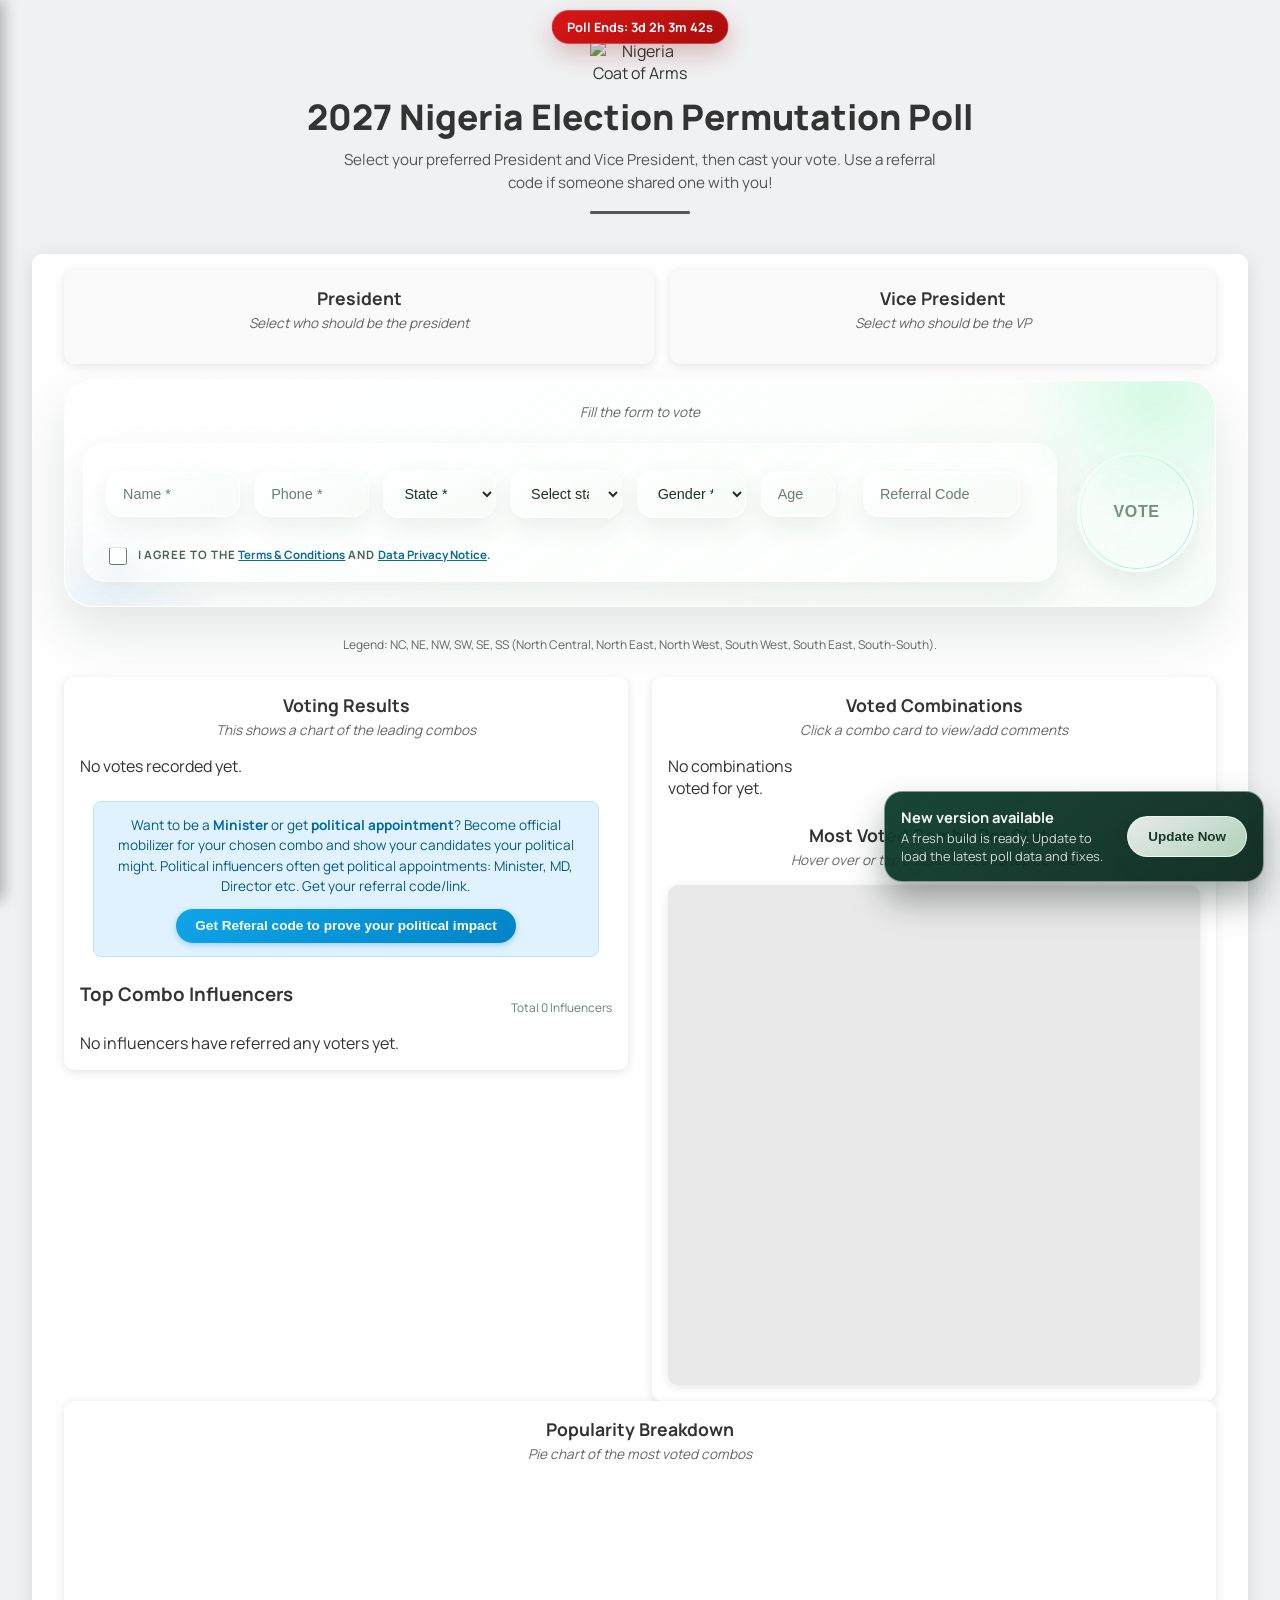
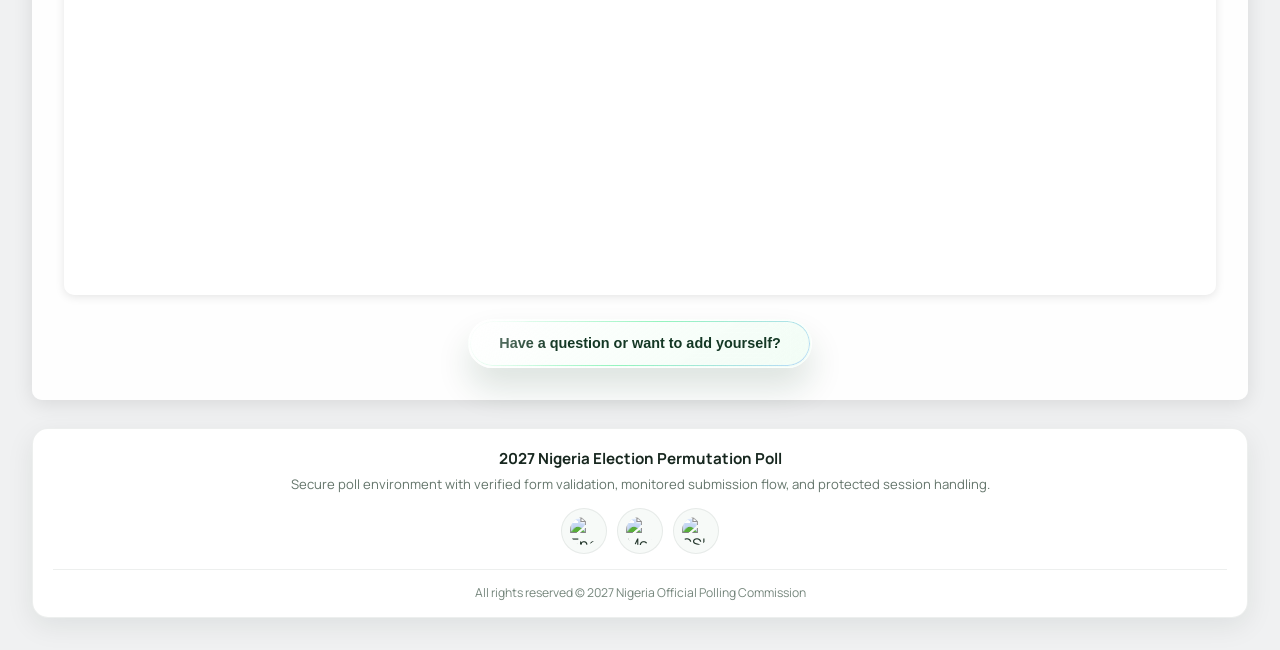
==== commit 340ac54e: "Add files via upload" ====
--- a/index.html
+++ b/index.html
@@ -16,7 +16,7 @@
   <meta name="apple-mobile-web-app-status-bar-style" content="default" />
   <meta name="apple-mobile-web-app-title" content="2027 Poll" />
   <link rel="canonical" href="https://kingamada.github.io/Polls/" />
-  <link rel="manifest" href="./manifest.webmanifest?v=20260405-1" />
+  <link rel="manifest" href="./manifest.webmanifest?v=20260408-1" />
   <meta name="poll-backend-base" content="https://peygo.net" />
   <meta property="og:type" content="website" />
   <meta property="og:site_name" content="KingAmada Polls" />
@@ -47,7 +47,7 @@
   <script src="https://cdn.amcharts.com/lib/5/geodata/nigeriaLow.js"></script>
   <script src="https://cdn.amcharts.com/lib/5/percent.js"></script>
   <script src="https://cdn.jsdelivr.net/npm/@supabase/supabase-js@2"></script>
-  <link rel="stylesheet" href="./style.css?v=20260405-3" />
+  <link rel="stylesheet" href="./style.css?v=20260408-1" />
   <script type="application/ld+json">
     {
       "@context": "https://schema.org",
@@ -134,6 +134,10 @@
         <div class="referral-inline">
           <input type="text" id="voterReferral" placeholder="Referral Code" />
         </div>
+        <label class="consent-check" for="voterConsent">
+          <input type="checkbox" id="voterConsent" />
+          <span>I agree to the <button type="button" class="inline-link-btn" id="voteTermsBtn">Terms & Conditions</button> and <button type="button" class="inline-link-btn" id="votePrivacyBtn">Data Privacy Notice</button>.</span>
+        </label>
       </div>
       <div class="vote-action" id="voteAction">
         <button class="vote-button" id="voteBtn" disabled>
@@ -312,7 +316,11 @@
         <select id="referralCity" required>
           <option value="" disabled selected>Select state first</option>
         </select>
-        <button type="submit" id="referralRequestSubmitBtn">claim your mobilizer slot - prove your political impact</button>
+        <label class="consent-check" for="referralConsent">
+          <input type="checkbox" id="referralConsent" required />
+          <span>I agree to the <button type="button" class="inline-link-btn" id="influencerTermsBtn">Terms & Conditions</button> and <button type="button" class="inline-link-btn" id="influencerPrivacyBtn">Data Privacy Notice</button>.</span>
+        </label>
+        <button type="submit" id="referralRequestSubmitBtn">Proceed to get your Code/Link</button>
       </form>
       <div class="submit-message" id="referralSubmitMsg">
         Processing your influencer signup...
@@ -341,6 +349,7 @@
         </div>
         <div class="influencer-status-pill" id="influencerPaymentStatus">Waiting for payment confirmation...</div>
         <div class="influencer-status-actions">
+          <button type="button" class="notice-modal-btn secondary" id="influencerSimulatePaymentBtn">Simulate Payment Received</button>
           <button type="button" class="notice-modal-btn secondary" id="influencerRefreshBtn">Check Payment</button>
           <button type="button" class="notice-modal-btn" id="influencerCopyAccountBtn">Copy Account Number</button>
         </div>
@@ -352,68 +361,76 @@
     <div class="lightbox-content receipt-lightbox-content">
       <span class="lightbox-close" id="receiptLightboxClose">X</span>
       <div class="influencer-activation-card" id="influencerActivationCard" hidden>
-        <div class="influencer-status-kicker">Activation Complete</div>
-        <div class="influencer-receipt-header">
-          <div class="influencer-receipt-brand">
+        <div class="receipt-poster" id="receiptPoster">
+          <div class="receipt-top">
             <img
-              class="influencer-receipt-logo"
+              class="receipt-crest"
               id="influencerReceiptLogo"
-              src="https://upload.wikimedia.org/wikipedia/commons/thumb/b/bc/Coat_of_arms_of_Nigeria.svg/512px-Coat_of_arms_of_Nigeria.svg.png"
-              alt="Nigeria Coat of Arms"
+              src="https://raw.githubusercontent.com/KingAmada/Polls/04bac4b679232544a66ee83bf5d2e25f5909a971/Coat_of_arms_of_Nigeria.png"
+              alt="Coat of Arms of Nigeria"
               crossorigin="anonymous"
             />
-            <div class="influencer-receipt-brand-copy">
-              <div class="influencer-receipt-overline">Federal Mobilization Record</div>
-              <h3 class="influencer-receipt-title">Official Mobilizer Receipt</h3>
-              <p class="influencer-receipt-sub">Issued for verified political mobilization support in the 2027 election poll.</p>
+            <h2 class="receipt-hero-title">Activation<br>Complete</h2>
+            <div class="receipt-hero-sub">Mobilization Record</div>
+            <div class="receipt-hero-mini">Verified Payment Receipt</div>
+          </div>
+
+          <div class="receipt-wrap">
+            <div class="zig"></div>
+            <div class="receipt-paper">
+              <div class="certificate-head">
+                <h3 class="card-title">Mobilizer Certificate</h3>
+                <div class="card-subtitle">Official confirmation of a Political Gladiator</div>
+              </div>
+
+              <div class="paid-pill" id="influencerReceiptMobilizerName">Mobilizer Name</div>
+
+              <div class="top-meta">
+                <div class="amount-box">
+                  <div class="amount-value" id="influencerReceiptAmount">-</div>
+                </div>
+              </div>
+
+              <div class="mid-pills">
+                <div class="info-box">
+                  <div class="info-label">Political Gladiator of</div>
+                  <div class="info-value one-line" id="influencerReceiptCombo">-</div>
+                </div>
+              </div>
+
+              <div class="bottom-grid">
+                <div class="stack">
+                  <span class="small-label">Confirmed On</span>
+                  <div class="small-value" id="influencerReceiptPaidAt">-</div>
+                  <div class="divider-line"></div>
+                  <span class="small-label">Referral Code</span>
+                  <div class="small-value ref-bold" id="influencerReferralCode">-</div>
+                </div>
+
+                <div class="qr-col">
+                  <div class="qr-caption">Scan to open your<br>mobilizer link</div>
+                  <div class="influencer-receipt-badge receipt-id-badge" id="influencerReceiptId">-</div>
+                  <div class="qr-box">
+                    <canvas id="influencerReceiptQr" class="influencer-receipt-qr" aria-label="Receipt QR code"></canvas>
+                  </div>
+                </div>
+
+                <div class="authorized">
+                  <div class="auth-label">Authorized Status</div>
+                  <div class="check">✓</div>
+                  <div class="auth-value">Verified<br>Mobilizer</div>
+                </div>
+              </div>
             </div>
+            <div class="zig-bottom"></div>
           </div>
-          <div class="influencer-receipt-badge" id="influencerReceiptId">-</div>
-        </div>
-        <div class="influencer-receipt-head">
-          <div class="influencer-receipt-highlight">
-            <span>Status</span>
-            <strong>Payment has been received</strong>
-            <p>Your slot is active and your referral link is ready for circulation.</p>
+
+          <div class="footer-bar">
+            <div class="footer-key">Verified Mobilizer Record</div>
+            <div class="footer-val">Mobilization Record • Official Digital Certificate</div>
+            <div id="influencerShareLink" hidden>-</div>
           </div>
-          <div class="influencer-receipt-qr-wrap">
-            <canvas id="influencerReceiptQr" class="influencer-receipt-qr" aria-label="Receipt QR code"></canvas>
-            <small>Scan to open your mobilizer link</small>
-          </div>
-        </div>
-        <div class="influencer-receipt-grid">
-          <div class="influencer-receipt-item">
-            <span>Combo</span>
-            <strong id="influencerReceiptCombo">-</strong>
-          </div>
-          <div class="influencer-receipt-item">
-            <span>Amount Paid</span>
-            <strong id="influencerReceiptAmount">-</strong>
-          </div>
-          <div class="influencer-receipt-item">
-            <span>Confirmed On</span>
-            <strong id="influencerReceiptPaidAt">-</strong>
-          </div>
-          <div class="influencer-receipt-item">
-            <span>Referral Code</span>
-            <strong id="influencerReferralCode">-</strong>
-          </div>
-        </div>
-        <div class="influencer-share-box" id="influencerShareLink">-</div>
-        <div class="influencer-receipt-footer">
-          <div class="influencer-receipt-signoff">
-            <span>Authorized Status</span>
-            <strong>Verified Mobilizer</strong>
-          </div>
-          <div class="influencer-receipt-signoff">
-            <span>Channel</span>
-            <strong>KingAmada Polls 2027</strong>
-          </div>
-        </div>
-        <p class="influencer-activation-note">
-          Wishing you success in your mobilization journey. Go and prove your political weight.
-          <small>And when the appointment comes, don't forget us.</small>
-        </p>
+        </div>
         <div class="influencer-status-actions receipt-modal-actions">
           <button type="button" class="notice-modal-btn secondary" id="influencerDownloadReceiptBtn">Download Receipt PNG</button>
           <button type="button" class="notice-modal-btn secondary" id="influencerCopyCodeBtn">Copy Code</button>
@@ -428,6 +445,14 @@
       <span class="wiki-lightbox-close" id="wikiLightboxClose">X</span>
       <iframe id="wikiIframe" src="about:blank" title="Wikipedia Information"></iframe>
     </div>
+  </div>
+
+  <div class="pwa-update-toast" id="pwaUpdateToast" hidden>
+    <div class="pwa-update-copy">
+      <strong>New version available</strong>
+      <span>A fresh build is ready. Update to load the latest poll data and fixes.</span>
+    </div>
+    <button type="button" class="notice-modal-btn" id="pwaUpdateBtn">Update Now</button>
   </div>
 
   <footer class="site-footer">
@@ -453,6 +478,6 @@
 
   <script src="https://cdn.jsdelivr.net/npm/qrious@4.0.2/dist/qrious.min.js"></script>
   <script src="https://cdn.jsdelivr.net/npm/html2canvas@1.4.1/dist/html2canvas.min.js"></script>
-  <script src="./script.js?v=20260405-3"></script>
+  <script src="./script.js?v=20260408-1"></script>
 </body>
 </html>
--- a/style.css
+++ b/style.css
@@ -736,6 +736,45 @@
   margin-right: 0;
   white-space: nowrap;
 }
+.consent-check {
+  grid-column: 1 / -1;
+  display: flex;
+  align-items: flex-start;
+  gap: 0.65rem;
+  padding: 0.2rem 0.2rem 0;
+  font-size: 0.84rem;
+  line-height: 1.5;
+  color: #42584b;
+}
+.consent-check input[type="checkbox"] {
+  width: 18px;
+  height: 18px;
+  margin-top: 0.08rem;
+  accent-color: #0d5c2f;
+  flex: 0 0 auto;
+}
+.consent-check span {
+  display: inline;
+}
+.inline-link-btn {
+  appearance: none;
+  border: 0;
+  padding: 0;
+  margin: 0;
+  background: transparent;
+  color: #0a6d96;
+  font: inherit;
+  font-weight: 700;
+  cursor: pointer;
+  text-decoration: underline;
+}
+.inline-link-btn:hover {
+  color: #084f6d;
+}
+.field-invalid {
+  border-color: #c73939 !important;
+  box-shadow: 0 0 0 3px rgba(199, 57, 57, 0.12) !important;
+}
 @media (min-width: 1280px) {
   .vote-section {
     display: grid;
@@ -1204,9 +1243,11 @@
 /* LOYALIST SECTION */
 .loyalist-heading {}
 #loyalistCombosContainer {
-  max-height: 400px;
+  max-height: 760px;
   overflow-y: auto;
   overflow-x: hidden;
+  padding-right: 0.45rem;
+  scrollbar-gutter: stable;
 }
 .loyalist-combo-wrap {
   background: #fff;
@@ -1342,6 +1383,7 @@
   display: flex;
   flex-direction: column;
   gap: 0.6rem;
+  min-width: 0;
 }
 .loyalist-row {
   border-radius: 16px;
@@ -1360,6 +1402,12 @@
   font-size: 0.72rem;
   font-weight: 600;
   cursor: pointer;
+}
+.loyalist-more-note {
+  font-size: 0.72rem;
+  font-weight: 700;
+  color: #6f7f75;
+  text-align: right;
 }
 .loyalist-total-link:hover {
   color: #234c34;
@@ -2190,14 +2238,18 @@
   z-index: 1;
 }
 .receipt-lightbox-content {
-  max-width: 640px;
+  max-width: 820px;
+  background: transparent;
+  border: none;
+  box-shadow: none;
+  padding: 0.4rem;
 }
 .influencer-activation-card {
-  background:
-    radial-gradient(circle at top right, rgba(214, 179, 75, 0.16), transparent 28%),
-    linear-gradient(150deg, rgba(255,255,255,0.96), rgba(243, 249, 245, 0.88));
-  border: 1px solid rgba(188, 157, 65, 0.2);
-  box-shadow: inset 0 1px 0 rgba(255,255,255,0.9), 0 28px 54px rgba(18, 58, 39, 0.12);
+  margin-top: 0;
+  padding: 0;
+  background: transparent;
+  border: none;
+  box-shadow: none;
 }
 .influencer-status-card[hidden],
 .influencer-activation-card[hidden] {
@@ -2268,184 +2320,381 @@
   line-height: 1.55;
   overflow-wrap: anywhere;
 }
-.influencer-receipt-header {
-  display: flex;
-  align-items: flex-start;
-  justify-content: space-between;
-  gap: 1rem;
-  padding-bottom: 1rem;
-  margin-bottom: 1rem;
-  border-bottom: 1px solid rgba(25, 53, 37, 0.1);
-}
-.influencer-receipt-brand {
-  display: flex;
+.receipt-poster {
+  width: 100%;
+  max-width: 760px;
+  position: relative;
+  color: white;
+  padding: 18px 0 20px;
+  margin: 0 auto;
+  overflow: hidden;
+  border-radius: 28px;
+  background:
+    radial-gradient(circle at 16% 18%, rgba(236, 216, 161, 0.18), transparent 24%),
+    radial-gradient(circle at 84% 78%, rgba(236, 216, 161, 0.14), transparent 28%),
+    linear-gradient(145deg, #041a14 0%, #083426 28%, #0d5b43 68%, #d0b466 120%);
+  box-shadow:
+    inset 0 1px 0 rgba(255,255,255,0.08),
+    0 24px 48px rgba(2, 10, 8, 0.38);
+}
+.receipt-poster::before,
+.receipt-poster::after {
+  content: "";
+  position: absolute;
+  inset: 0;
+  pointer-events: none;
+}
+.receipt-poster::before {
+  background:
+    linear-gradient(120deg, rgba(255,255,255,0.09), transparent 18%),
+    linear-gradient(135deg, transparent 55%, rgba(236, 216, 161, 0.16) 100%),
+    repeating-linear-gradient(90deg, rgba(255,255,255,0.018) 0 2px, transparent 2px 26px);
+  mix-blend-mode: screen;
+  opacity: 0.9;
+}
+.receipt-poster::after {
+  inset: 12px;
+  border: 1px solid rgba(236, 216, 161, 0.15);
+  border-radius: 22px;
+}
+.receipt-top {
+  text-align: center;
+  position: relative;
+  padding: 2px 18px 14px;
+  z-index: 1;
+}
+.receipt-crest {
+  width: 64px;
+  display: block;
+  margin: 0 auto 6px;
+  filter: drop-shadow(0 8px 14px rgba(0,0,0,0.22));
+}
+.receipt-hero-title {
+  margin: 0;
+  font-family: "Playfair Display", serif;
+  font-size: clamp(3rem, 7vw, 5rem);
+  line-height: 0.88;
+  font-weight: 700;
+  letter-spacing: 0.01em;
+  color: #ecd8a1;
+  text-transform: uppercase;
+  text-shadow: 0 2px 0 rgba(0,0,0,0.12), 0 10px 24px rgba(0,0,0,0.16);
+}
+.receipt-hero-sub {
+  margin-top: 10px;
+  font-size: clamp(1rem, 2.4vw, 1.16rem);
+  font-weight: 900;
+  letter-spacing: 0.04em;
+  text-transform: uppercase;
+  color: white;
+}
+.receipt-hero-mini {
+  margin-top: 4px;
+  font-size: clamp(0.82rem, 2.2vw, 1rem);
+  font-weight: 600;
+  letter-spacing: 0.08em;
+  color: #f0dfae;
+}
+.receipt-wrap {
+  margin: 8px auto 18px;
+  width: min(92%, 650px);
+  position: relative;
+  filter: drop-shadow(0 22px 38px rgba(0,0,0,0.22));
+}
+.receipt-wrap::before {
+  content: "";
+  position: absolute;
+  inset: -10px;
+  border: 1px solid rgba(236, 216, 161, 0.22);
+  border-radius: 10px;
+  pointer-events: none;
+}
+.zig,
+.zig-bottom {
+  height: 14px;
+  background:
+    linear-gradient(-45deg, transparent 7px, #f8f7f2 0) 0 0/14px 14px,
+    linear-gradient(45deg, transparent 7px, #f8f7f2 0) 7px 0/14px 14px;
+  position: relative;
+  z-index: 2;
+}
+.receipt-paper {
+  background:
+    radial-gradient(circle at 84% 20%, rgba(255,255,255,0.96), transparent 26%),
+    repeating-linear-gradient(90deg, rgba(12,92,67,0.018) 0 2px, transparent 2px 26px),
+    linear-gradient(180deg, #fbfaf6 0%, #f4f2ec 100%);
+  color: #081610;
+  padding: 24px 24px 20px;
+  position: relative;
+  z-index: 1;
+  border-left: 1px solid rgba(14, 91, 67, 0.08);
+  border-right: 1px solid rgba(14, 91, 67, 0.08);
+}
+.receipt-paper::before {
+  content: "";
+  position: absolute;
+  inset: 14px;
+  border: 1px solid rgba(14, 91, 67, 0.18);
+  pointer-events: none;
+}
+.receipt-paper::after {
+  content: "CERTIFIED";
+  position: absolute;
+  right: 34px;
+  top: 28px;
+  font-size: 0.72rem;
+  letter-spacing: 0.35em;
+  font-weight: 800;
+  color: rgba(13, 91, 67, 0.12);
+  transform: rotate(-90deg);
+  transform-origin: top right;
+}
+.certificate-head {
+  text-align: center;
+  padding: 6px 8px 14px;
+  border-bottom: 1px solid rgba(14, 91, 67, 0.18);
+  margin-bottom: 18px;
+}
+.card-title {
+  margin: 0;
+  font-family: "Playfair Display", serif;
+  font-size: clamp(1.55rem, 3.5vw, 2.1rem);
+  line-height: 1.05;
+  color: #072118;
+  font-weight: 700;
+  text-transform: uppercase;
+}
+.card-subtitle {
+  margin: 8px 0 0;
+  font-size: clamp(0.92rem, 2.3vw, 1rem);
+  color: #161616;
+  font-weight: 500;
+}
+.paid-pill {
+  width: 100%;
+  border-radius: 999px;
+  padding: 14px 22px;
+  background: linear-gradient(90deg, #0a4a37 0%, #134f3d 40%, #1f2d27 74%, #e6c86d 100%);
+  color: #ecd8a1;
+  text-align: center;
+  font-family: "Playfair Display", serif;
+  font-size: clamp(1.8rem, 5vw, 3.2rem);
+  line-height: 1;
+  font-weight: 700;
+  letter-spacing: 0.04em;
+  box-shadow: inset 0 0 0 1px rgba(255,255,255,0.08), 0 10px 20px rgba(8, 22, 16, 0.08);
+  position: relative;
+  overflow: hidden;
+  margin-bottom: 18px;
+  text-transform: uppercase;
+}
+.top-meta {
+  display: flex;
+  justify-content: center;
   align-items: center;
-  gap: 0.95rem;
-  min-width: 0;
-}
-.influencer-receipt-logo {
-  width: 62px;
-  height: 62px;
-  object-fit: contain;
-  flex: 0 0 auto;
-  filter: drop-shadow(0 8px 18px rgba(20, 49, 34, 0.14));
-}
-.influencer-receipt-brand-copy {
-  min-width: 0;
-}
-.influencer-receipt-overline {
-  font-size: 0.68rem;
-  letter-spacing: 0.18em;
-  text-transform: uppercase;
-  color: #8c6c1e;
-  font-weight: 800;
-  margin-bottom: 0.25rem;
-}
-.influencer-receipt-head {
-  display: flex;
-  align-items: flex-start;
-  justify-content: space-between;
-  gap: 1rem;
-  margin-bottom: 1.1rem;
-}
-.influencer-receipt-title {
-  font-family: "Playfair Display", serif;
-  font-size: 1.28rem;
-  color: #143825;
-  margin-bottom: 0.22rem;
-  letter-spacing: 0.01em;
-}
-.influencer-receipt-sub {
-  font-size: 0.82rem;
-  line-height: 1.55;
-  color: #5f7467;
-}
-.influencer-receipt-highlight {
-  flex: 1 1 auto;
-  min-width: 0;
-  padding: 1rem 1.05rem;
+  margin-bottom: 16px;
+}
+.amount-box {
+  text-align: center;
+  padding-top: 6px;
+  width: 100%;
+  max-width: 420px;
+  margin: 0 auto;
+}
+.amount-value {
+  font-size: clamp(2.6rem, 6vw, 4.4rem);
+  line-height: 0.9;
+  font-weight: 900;
+  letter-spacing: -0.05em;
+  color: #050505;
+}
+.mid-pills {
+  display: flex;
+  justify-content: center;
+  align-items: center;
   border-radius: 20px;
-  background: linear-gradient(145deg, rgba(22, 56, 37, 0.96), rgba(35, 84, 55, 0.92));
-  color: #f8fbf8;
-  box-shadow: inset 0 1px 0 rgba(255,255,255,0.08), 0 20px 36px rgba(18, 58, 39, 0.16);
-}
-.influencer-receipt-highlight span {
-  display: block;
-  font-size: 0.7rem;
-  letter-spacing: 0.14em;
-  text-transform: uppercase;
-  color: rgba(238, 245, 239, 0.72);
-  margin-bottom: 0.32rem;
-}
-.influencer-receipt-highlight strong {
-  display: block;
-  font-size: 1rem;
-  margin-bottom: 0.35rem;
-}
-.influencer-receipt-highlight p {
-  font-size: 0.8rem;
-  line-height: 1.55;
-  color: rgba(244, 249, 245, 0.82);
-}
-.influencer-receipt-qr-wrap {
-  flex: 0 0 120px;
+  overflow: hidden;
+  margin: 14px 0 14px;
+  background: linear-gradient(90deg, #0b4f3a 0%, #264739 72%, #e2c56e 100%);
+  box-shadow: 0 8px 18px rgba(8, 22, 16, 0.08);
+  position: relative;
+  min-height: 118px;
+  text-align: center;
+}
+.info-box {
+  padding: 18px 24px 16px;
+  position: relative;
+  color: white;
+  width: 100%;
   display: flex;
   flex-direction: column;
   align-items: center;
-  gap: 0.45rem;
-  padding: 0.85rem;
-  border-radius: 20px;
-  background: rgba(255,255,255,0.9);
-  border: 1px solid rgba(25, 53, 37, 0.1);
+  justify-content: center;
+  text-align: center;
+}
+.info-label {
+  font-size: clamp(0.88rem, 2vw, 1rem);
+  font-weight: 700;
+  line-height: 1.1;
+  margin-bottom: 10px;
+  color: #f4f4f4;
+  text-transform: uppercase;
+  letter-spacing: 0.08em;
+}
+.info-value {
+  font-size: clamp(1.18rem, 2.9vw, 1.7rem);
+  line-height: 1.08;
+  font-weight: 800;
+  color: #f4df9a;
+  text-align: center;
+}
+.info-value.one-line {
+  white-space: nowrap;
+  font-size: clamp(1rem, 2.2vw, 1.45rem);
+}
+.bottom-grid {
+  display: grid;
+  grid-template-columns: 1.04fr 0.82fr 1fr;
+  gap: 16px;
+  align-items: end;
+  margin-top: 8px;
+  position: relative;
+  z-index: 1;
+  padding-top: 14px;
+  border-top: 1px solid rgba(14, 91, 67, 0.18);
+}
+.stack {
+  min-width: 0;
+}
+.small-label {
+  display: block;
+  font-size: clamp(0.84rem, 1.9vw, 0.96rem);
+  margin-bottom: 3px;
+  color: #0c3d2e;
+  text-transform: uppercase;
+  letter-spacing: 0.08em;
+  font-weight: 900;
+}
+.small-value {
+  font-size: clamp(0.86rem, 1.9vw, 0.96rem);
+  line-height: 1.16;
+  color: #101010;
+  margin-bottom: 10px;
+}
+.divider-line {
+  width: 100%;
+  height: 0;
+  border-top: 1px dashed #b9b9b9;
+  margin: 8px 0 12px;
+}
+.ref-bold {
+  font-size: clamp(1rem, 2.4vw, 1.2rem);
+  font-weight: 700;
+  line-height: 1;
+  color: #0c3d2e;
+}
+.qr-col {
+  text-align: center;
+  justify-self: center;
+}
+.qr-caption {
+  font-size: 0.72rem;
+  line-height: 1.02;
+  margin-bottom: 6px;
+  color: #101010;
+  text-transform: uppercase;
+  letter-spacing: 0.06em;
+  font-weight: 700;
+}
+.receipt-id-badge {
+  display: inline-block;
+  margin-bottom: 0.65rem;
+  padding: 0.42rem 0.7rem;
+  border-radius: 10px;
+  background: #fff;
+  border: 1px dashed #c4c4c4;
+  color: #0b3b2d;
+  font-size: 0.86rem;
+  font-weight: 800;
+}
+.qr-box {
+  width: 100px;
+  height: 100px;
+  background: white;
+  padding: 6px;
+  border: 1px solid #d9d9d9;
+  display: flex;
+  align-items: center;
+  justify-content: center;
+  margin: 0 auto;
 }
 .influencer-receipt-qr {
-  width: 92px;
-  height: 92px;
-  border-radius: 12px;
+  width: 100%;
+  height: 100%;
+  display: block;
   background: #fff;
 }
-.influencer-receipt-qr-wrap small {
-  font-size: 0.68rem;
-  line-height: 1.35;
+.authorized {
   text-align: center;
-  color: #5d7266;
-}
-.influencer-receipt-badge {
-  flex: 0 0 auto;
-  padding: 0.52rem 0.8rem;
-  border-radius: 999px;
-  background: linear-gradient(145deg, rgba(252, 245, 217, 0.96), rgba(242, 225, 166, 0.9));
-  border: 1px solid rgba(188, 157, 65, 0.22);
-  color: #6b5211;
-  font-size: 0.72rem;
+  border-left: 1px solid rgba(14, 91, 67, 0.18);
+  padding-left: 10px;
+}
+.auth-label {
+  font-size: clamp(0.88rem, 1.9vw, 1rem);
+  font-weight: 900;
+  margin-bottom: 8px;
+  color: #111;
+  line-height: 1;
+  text-transform: uppercase;
+  letter-spacing: 0.08em;
+}
+.check {
+  width: 72px;
+  height: 72px;
+  border-radius: 50%;
+  margin: 0 auto 8px;
+  background: radial-gradient(circle at 35% 30%, #54e042 0%, #2bb91e 72%, #15900d 100%);
+  display: flex;
+  align-items: center;
+  justify-content: center;
+  color: white;
+  font-size: 2.6rem;
+  font-weight: 900;
+  box-shadow: inset 0 -5px 10px rgba(0,0,0,0.12), 0 8px 18px rgba(48,195,35,0.22);
+}
+.auth-value {
+  font-size: clamp(0.98rem, 2.5vw, 1.28rem);
   font-weight: 800;
-  letter-spacing: 0.08em;
-  box-shadow: 0 12px 24px rgba(137, 109, 32, 0.12);
-}
-.influencer-receipt-grid {
-  display: grid;
-  grid-template-columns: repeat(2, minmax(0, 1fr));
-  gap: 0.8rem;
-}
-.influencer-receipt-item {
-  padding: 0.85rem 0.9rem;
-  border-radius: 18px;
-  background: rgba(249, 252, 250, 0.96);
-  border: 1px solid rgba(25, 53, 37, 0.08);
-  min-width: 0;
-}
-.influencer-receipt-item span {
-  display: block;
-  font-size: 0.72rem;
-  letter-spacing: 0.08em;
+  line-height: 1.02;
+  color: #111;
   text-transform: uppercase;
-  color: #708378;
-  margin-bottom: 0.34rem;
-}
-.influencer-receipt-item strong {
-  display: block;
-  color: #173825;
-  font-size: 0.9rem;
-  line-height: 1.45;
-  overflow-wrap: anywhere;
-}
-.influencer-receipt-footer {
-  margin-top: 0.9rem;
-  display: grid;
-  grid-template-columns: repeat(2, minmax(0, 1fr));
-  gap: 0.8rem;
-}
-.influencer-receipt-signoff {
-  padding: 0.8rem 0.9rem;
-  border-radius: 18px;
-  background: rgba(255,255,255,0.78);
-  border: 1px solid rgba(25, 53, 37, 0.08);
-}
-.influencer-receipt-signoff span {
-  display: block;
-  font-size: 0.7rem;
+}
+.footer-bar {
+  color: white;
+  width: min(92%, 650px);
+  margin: 0 auto;
+  padding: 14px 18px 16px;
+  text-align: center;
+  background: linear-gradient(180deg, rgba(4,39,31,0.12) 0%, rgba(3,22,17,0.34) 100%);
+  border-radius: 0 0 18px 18px;
+  border: 1px solid rgba(236, 216, 161, 0.12);
+  border-top: none;
+  backdrop-filter: blur(2px);
+  position: relative;
+  z-index: 1;
+}
+.footer-key {
+  font-size: clamp(1rem, 2.4vw, 1.08rem);
+  font-weight: 900;
+  margin-bottom: 3px;
   text-transform: uppercase;
-  letter-spacing: 0.12em;
-  color: #718278;
-  margin-bottom: 0.28rem;
-}
-.influencer-receipt-signoff strong {
-  display: block;
-  font-size: 0.92rem;
-  color: #173825;
-}
-.influencer-activation-note {
-  margin-top: 0.9rem;
-  color: #224836;
-  font-size: 0.86rem;
-  line-height: 1.58;
-  text-align: center;
-}
-.influencer-activation-note small {
-  display: block;
-  margin-top: 0.3rem;
-  font-size: 0.72rem;
-  color: #6f8277;
+  letter-spacing: 0.05em;
+}
+.footer-val {
+  font-size: clamp(0.9rem, 2.2vw, 0.98rem);
+  line-height: 1.06;
+  font-weight: 500;
+  color: #f0dfae;
 }
 .receipt-modal-actions .notice-modal-btn {
   flex: 1 1 190px;
@@ -2969,38 +3218,53 @@
     width: 100%;
     flex-basis: 100%;
   }
-  .influencer-receipt-head {
-    flex-direction: column;
-    align-items: stretch;
-    gap: 0.6rem;
-  }
-  .influencer-receipt-header {
-    flex-direction: column;
-    align-items: stretch;
-  }
-  .influencer-receipt-brand {
-    align-items: flex-start;
-  }
-  .influencer-receipt-logo {
+  .receipt-top {
+    padding: 0 12px 10px;
+  }
+  .receipt-crest {
     width: 52px;
-    height: 52px;
-  }
-  .influencer-receipt-title {
-    font-size: 1.1rem;
-  }
-  .influencer-receipt-qr-wrap {
-    flex-basis: auto;
-    width: 100%;
-  }
-  .influencer-receipt-badge {
-    align-self: flex-start;
-  }
-  .influencer-receipt-grid {
+  }
+  .receipt-hero-title {
+    font-size: clamp(2.2rem, 10vw, 3.3rem);
+  }
+  .receipt-wrap,
+  .footer-bar {
+    width: 96%;
+  }
+  .receipt-paper {
+    padding: 18px 16px 16px;
+  }
+  .receipt-paper::before {
+    inset: 10px;
+  }
+  .paid-pill {
+    font-size: clamp(1.2rem, 5vw, 2rem);
+    padding: 12px 14px;
+  }
+  .amount-value {
+    font-size: clamp(2.2rem, 11vw, 3rem);
+  }
+  .info-value.one-line {
+    white-space: normal;
+  }
+  .bottom-grid {
     grid-template-columns: 1fr;
-    gap: 0.65rem;
-  }
-  .influencer-receipt-footer {
-    grid-template-columns: 1fr;
+    align-items: start;
+  }
+  .qr-col,
+  .authorized {
+    justify-self: start;
+    text-align: left;
+  }
+  .qr-box {
+    margin: 0;
+  }
+  .authorized {
+    border-left: none;
+    padding-left: 0;
+  }
+  .check {
+    margin-left: 0;
   }
   .loyalist-modal {
     width: 100%;
@@ -3242,8 +3506,9 @@
     overflow-y: visible !important;
   }
   #loyalistCombosContainer {
-    max-height: none !important;
-    overflow-y: visible !important;
+    max-height: 760px !important;
+    overflow-y: auto !important;
+    overflow-x: hidden !important;
   }
 }
 
@@ -3351,3 +3616,49 @@
     height: 42px;
   }
 }
+
+.pwa-update-toast {
+  position: fixed;
+  right: 16px;
+  bottom: 18px;
+  z-index: 1012;
+  width: min(380px, calc(100vw - 32px));
+  display: flex;
+  align-items: center;
+  gap: 0.85rem;
+  padding: 0.95rem 1rem;
+  border-radius: 18px;
+  border: 1px solid rgba(255,255,255,0.46);
+  background: linear-gradient(145deg, rgba(14, 63, 47, 0.96), rgba(8, 36, 27, 0.94));
+  color: #f7faf8;
+  box-shadow: 0 18px 34px rgba(6, 24, 18, 0.36);
+}
+.pwa-update-copy {
+  display: flex;
+  flex-direction: column;
+  gap: 0.18rem;
+  min-width: 0;
+}
+.pwa-update-copy strong {
+  font-size: 0.92rem;
+}
+.pwa-update-copy span {
+  font-size: 0.8rem;
+  line-height: 1.4;
+  color: rgba(247, 250, 248, 0.84);
+}
+.pwa-update-toast .notice-modal-btn {
+  flex: 0 0 auto;
+  white-space: nowrap;
+}
+
+@media (max-width: 640px) {
+  .pwa-update-toast {
+    left: 16px;
+    right: 16px;
+    bottom: 16px;
+    width: auto;
+    flex-direction: column;
+    align-items: stretch;
+  }
+}
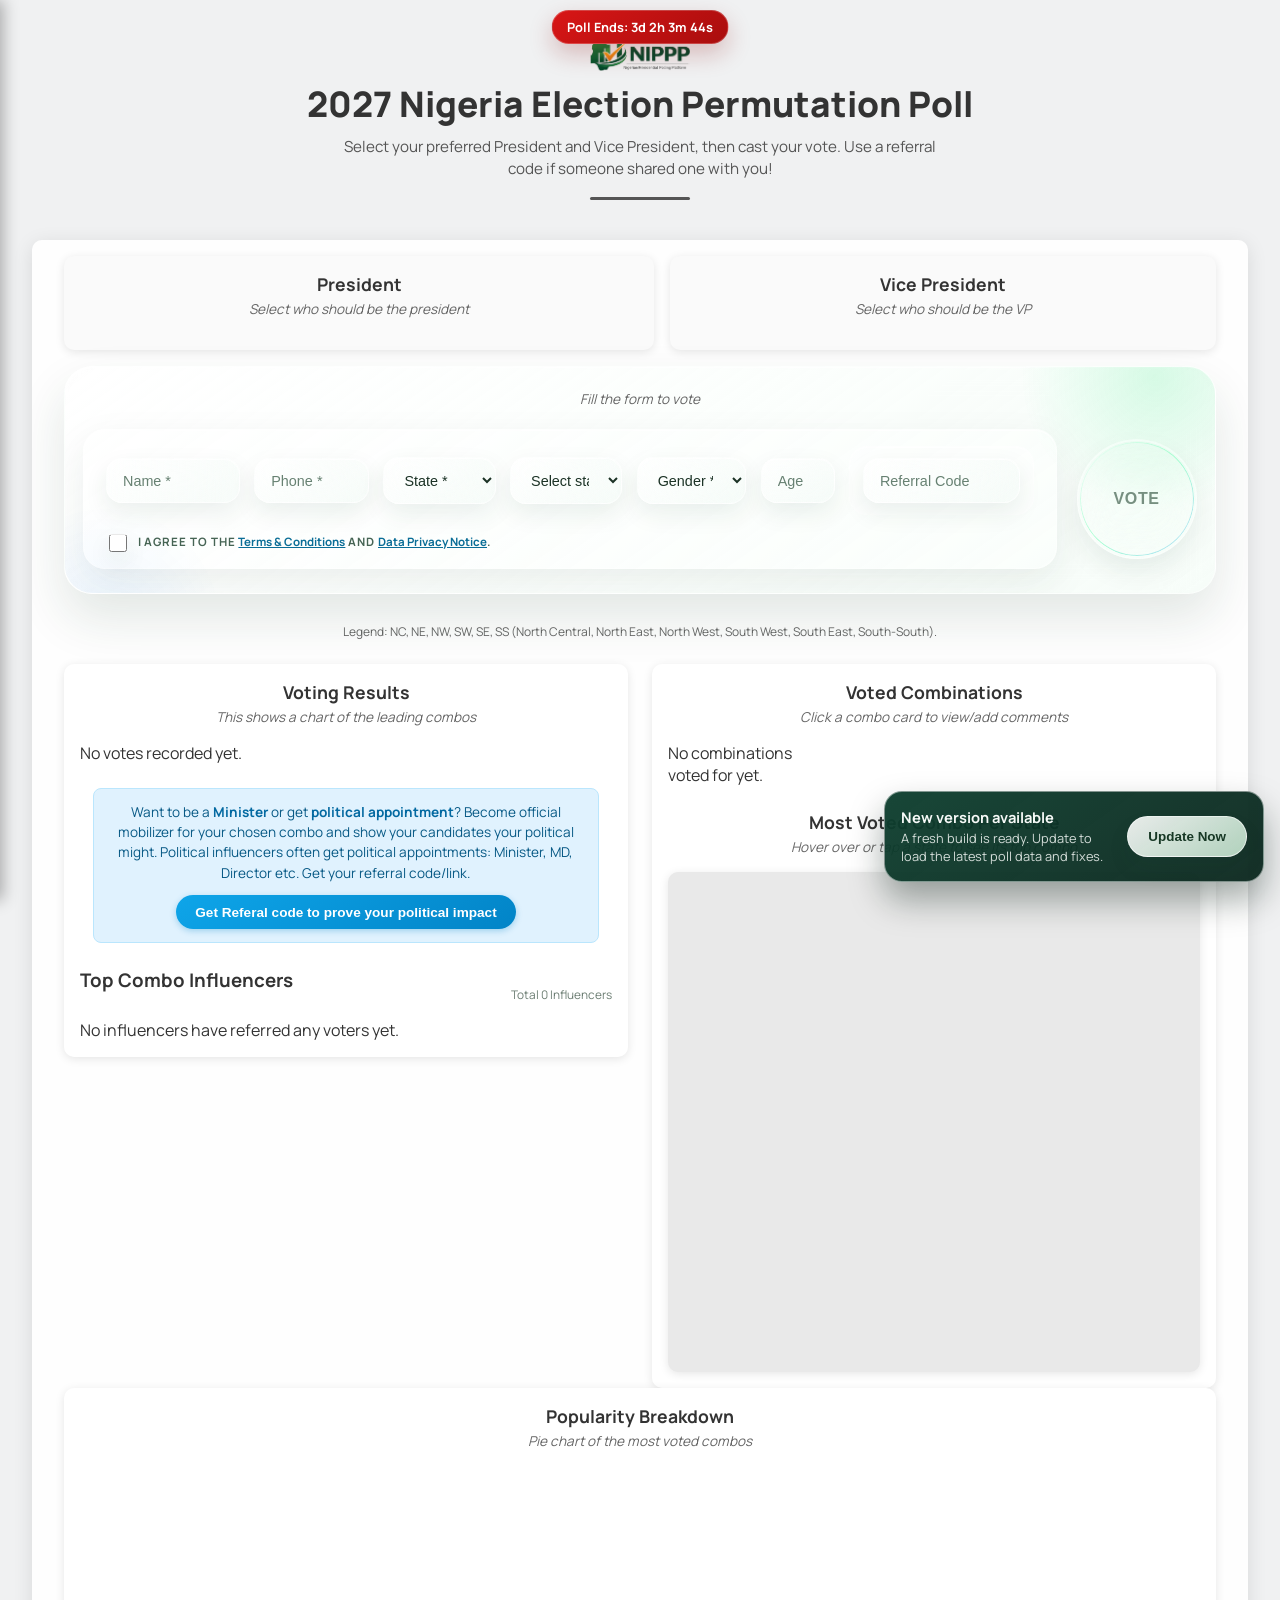
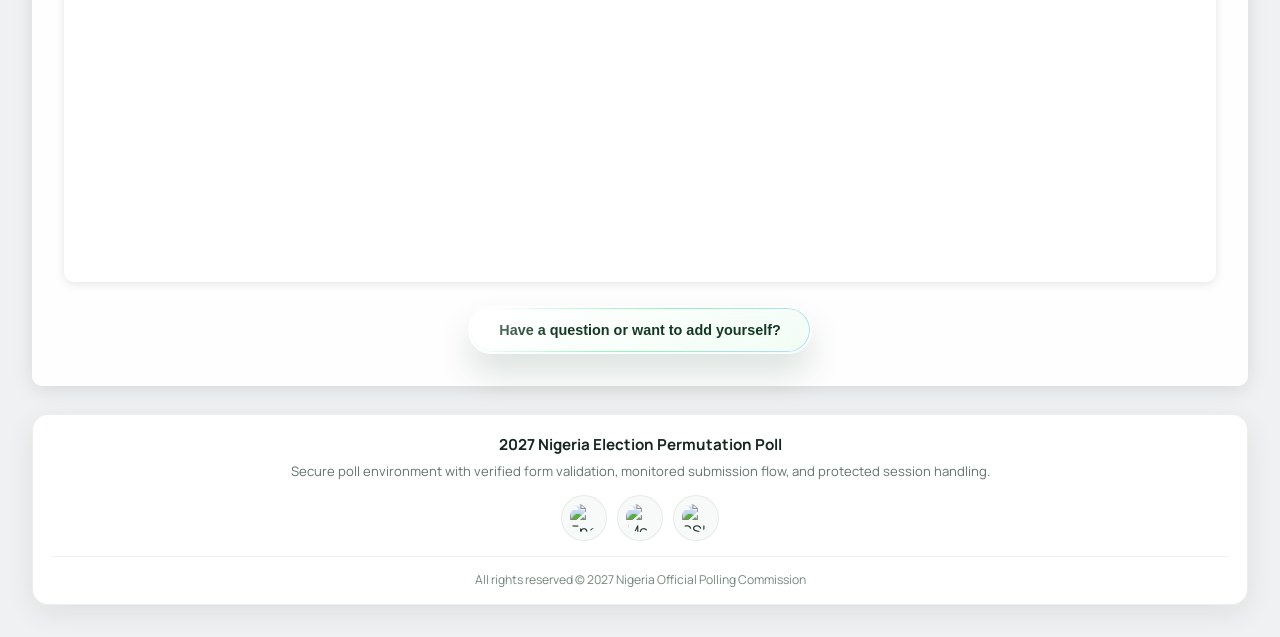
==== commit 1b0f21c5: "Add files via upload" ====
--- a/index.html
+++ b/index.html
@@ -93,7 +93,7 @@
   </div>
 
   <div class="header">
-    <img src="https://upload.wikimedia.org/wikipedia/commons/thumb/b/bc/Coat_of_arms_of_Nigeria.svg/1200px-Coat_of_arms_of_Nigeria.svg.png" alt="Nigeria Coat of Arms"/>
+    <img src="./NIPPP Logo.png" alt="NIPPP Logo"/>
     <h1 class="main-heading">2027 Nigeria Election Permutation Poll</h1>
     <p class="sub-heading">
       Select your preferred President and Vice President, then cast your vote. Use a referral code if someone shared one with you!
@@ -366,9 +366,8 @@
             <img
               class="receipt-crest"
               id="influencerReceiptLogo"
-              src="https://raw.githubusercontent.com/KingAmada/Polls/04bac4b679232544a66ee83bf5d2e25f5909a971/Coat_of_arms_of_Nigeria.png"
-              alt="Coat of Arms of Nigeria"
-              crossorigin="anonymous"
+              src="./NIPPP Logo.png"
+              alt="NIPPP Logo"
             />
             <h2 class="receipt-hero-title">Activation<br>Complete</h2>
             <div class="receipt-hero-sub">Mobilization Record</div>
--- a/style.css
+++ b/style.css
@@ -40,7 +40,7 @@
   content: "";
   position: absolute;
   inset: 0;
-  background: url("https://upload.wikimedia.org/wikipedia/commons/thumb/b/bc/Coat_of_arms_of_Nigeria.svg/1200px-Coat_of_arms_of_Nigeria.svg.png")
+  background: url("./NIPPP Logo.png")
     no-repeat center center;
   background-size: clamp(200px, 50vmin, 300px);
   opacity: 0.05;
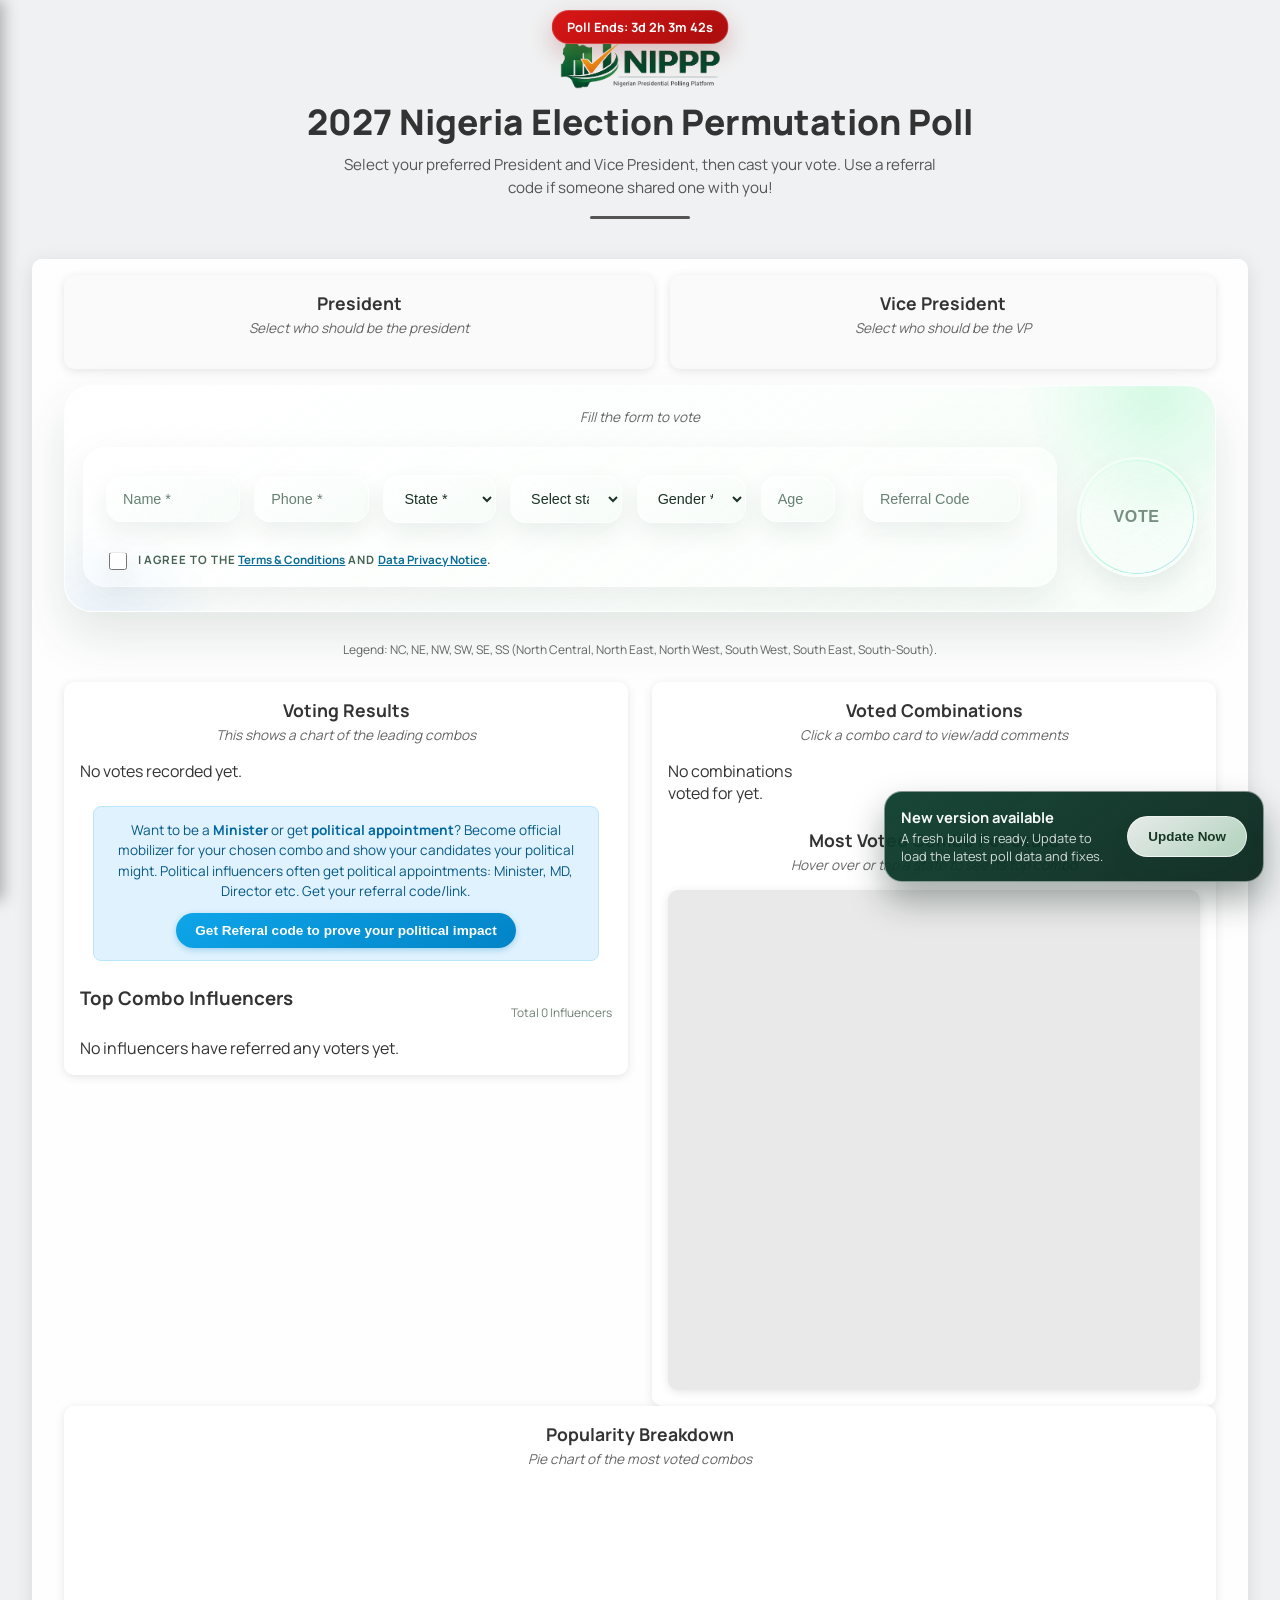
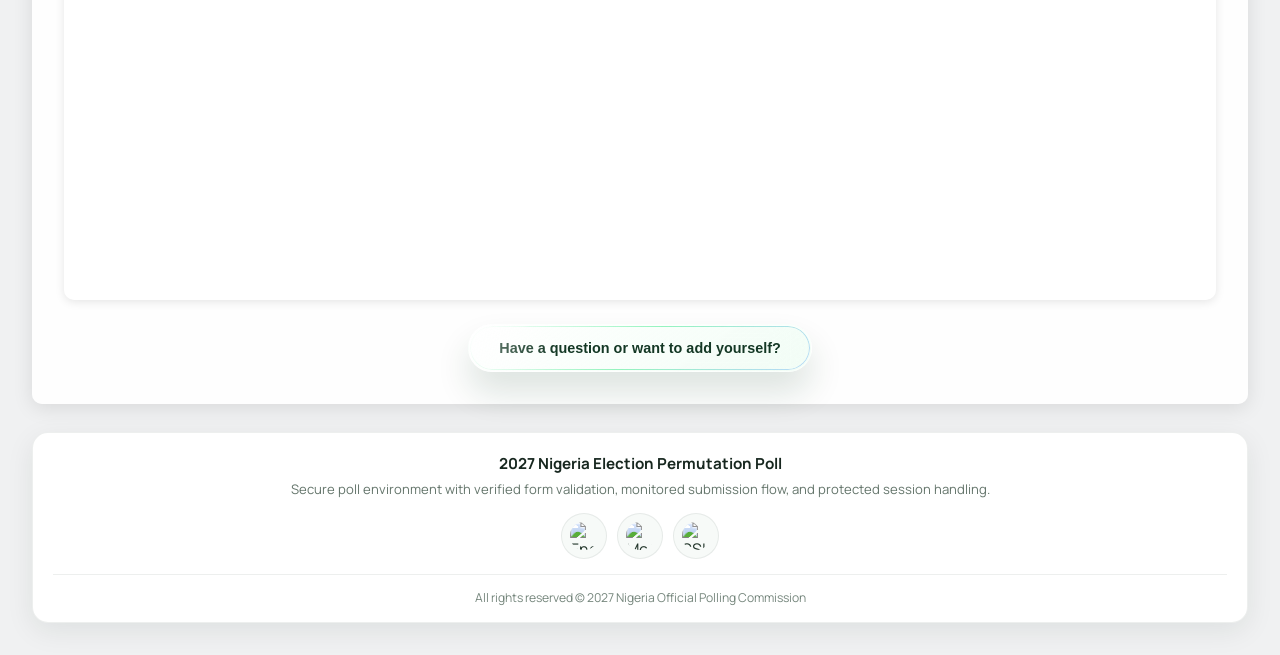
==== commit ae979001: "Add files via upload" ====
--- a/index.html
+++ b/index.html
@@ -250,7 +250,7 @@
       <button class="notice-modal-close" id="noticeModalClose" aria-label="Close notice">&times;</button>
       <div class="notice-modal-kicker" id="noticeModalKicker">Notice</div>
       <h3 class="notice-modal-title" id="noticeModalTitle">Update</h3>
-      <p class="notice-modal-message" id="noticeModalMessage"></p>
+      <div class="notice-modal-message" id="noticeModalMessage"></div>
       <button class="notice-modal-btn" id="noticeModalBtn" type="button">OK</button>
     </div>
   </div>
@@ -477,6 +477,7 @@
 
   <script src="https://cdn.jsdelivr.net/npm/qrious@4.0.2/dist/qrious.min.js"></script>
   <script src="https://cdn.jsdelivr.net/npm/html2canvas@1.4.1/dist/html2canvas.min.js"></script>
-  <script src="./script.js?v=20260408-1"></script>
+  <script src="./legal-content.js?v=20260419-1"></script>
+  <script src="./script.js?v=20260419-1"></script>
 </body>
 </html>
--- a/style.css
+++ b/style.css
@@ -107,7 +107,7 @@
   position: relative;
 }
 .header img {
-  max-width: 80px;
+  max-width: 130px;
   display: block;
   margin: 0.5rem auto;
 }
@@ -937,13 +937,16 @@
   display: flex;
 }
 .notice-modal {
-  width: min(440px, 100%);
+  width: min(920px, 100%);
+  max-height: min(88vh, 960px);
   padding: 1.35rem 1.3rem 1.25rem;
   border-radius: 24px;
   border: 1px solid rgba(255,255,255,0.44);
   background: linear-gradient(145deg, rgba(255,255,255,0.9), rgba(240, 249, 244, 0.8));
   box-shadow: 0 30px 70px rgba(0,0,0,0.24), inset 0 1px 0 rgba(255,255,255,0.8);
   position: relative;
+  display: flex;
+  flex-direction: column;
 }
 .notice-modal-close {
   position: absolute;
@@ -975,6 +978,12 @@
   line-height: 1.55;
   color: #355342;
   margin-bottom: 1rem;
+  overflow-y: auto;
+  padding-right: 0.2rem;
+}
+.notice-doc-pre {
+  white-space: pre-wrap;
+  word-break: break-word;
 }
 .notice-modal-btn {
   border: 1px solid rgba(255,255,255,0.64);
@@ -3350,6 +3359,7 @@
     width: 100%;
     padding: 1.15rem 1rem 1rem;
     border-radius: 20px;
+    max-height: 90vh;
   }
 }
 /* --- MEDIA QUERIES FOR LARGER SCREENS --- */
@@ -3362,7 +3372,7 @@
     margin-top: 0;
   }
   .header img {
-    max-width: 100px;
+    max-width: 160px;
   }
   .main-heading {
     font-size: 2rem;
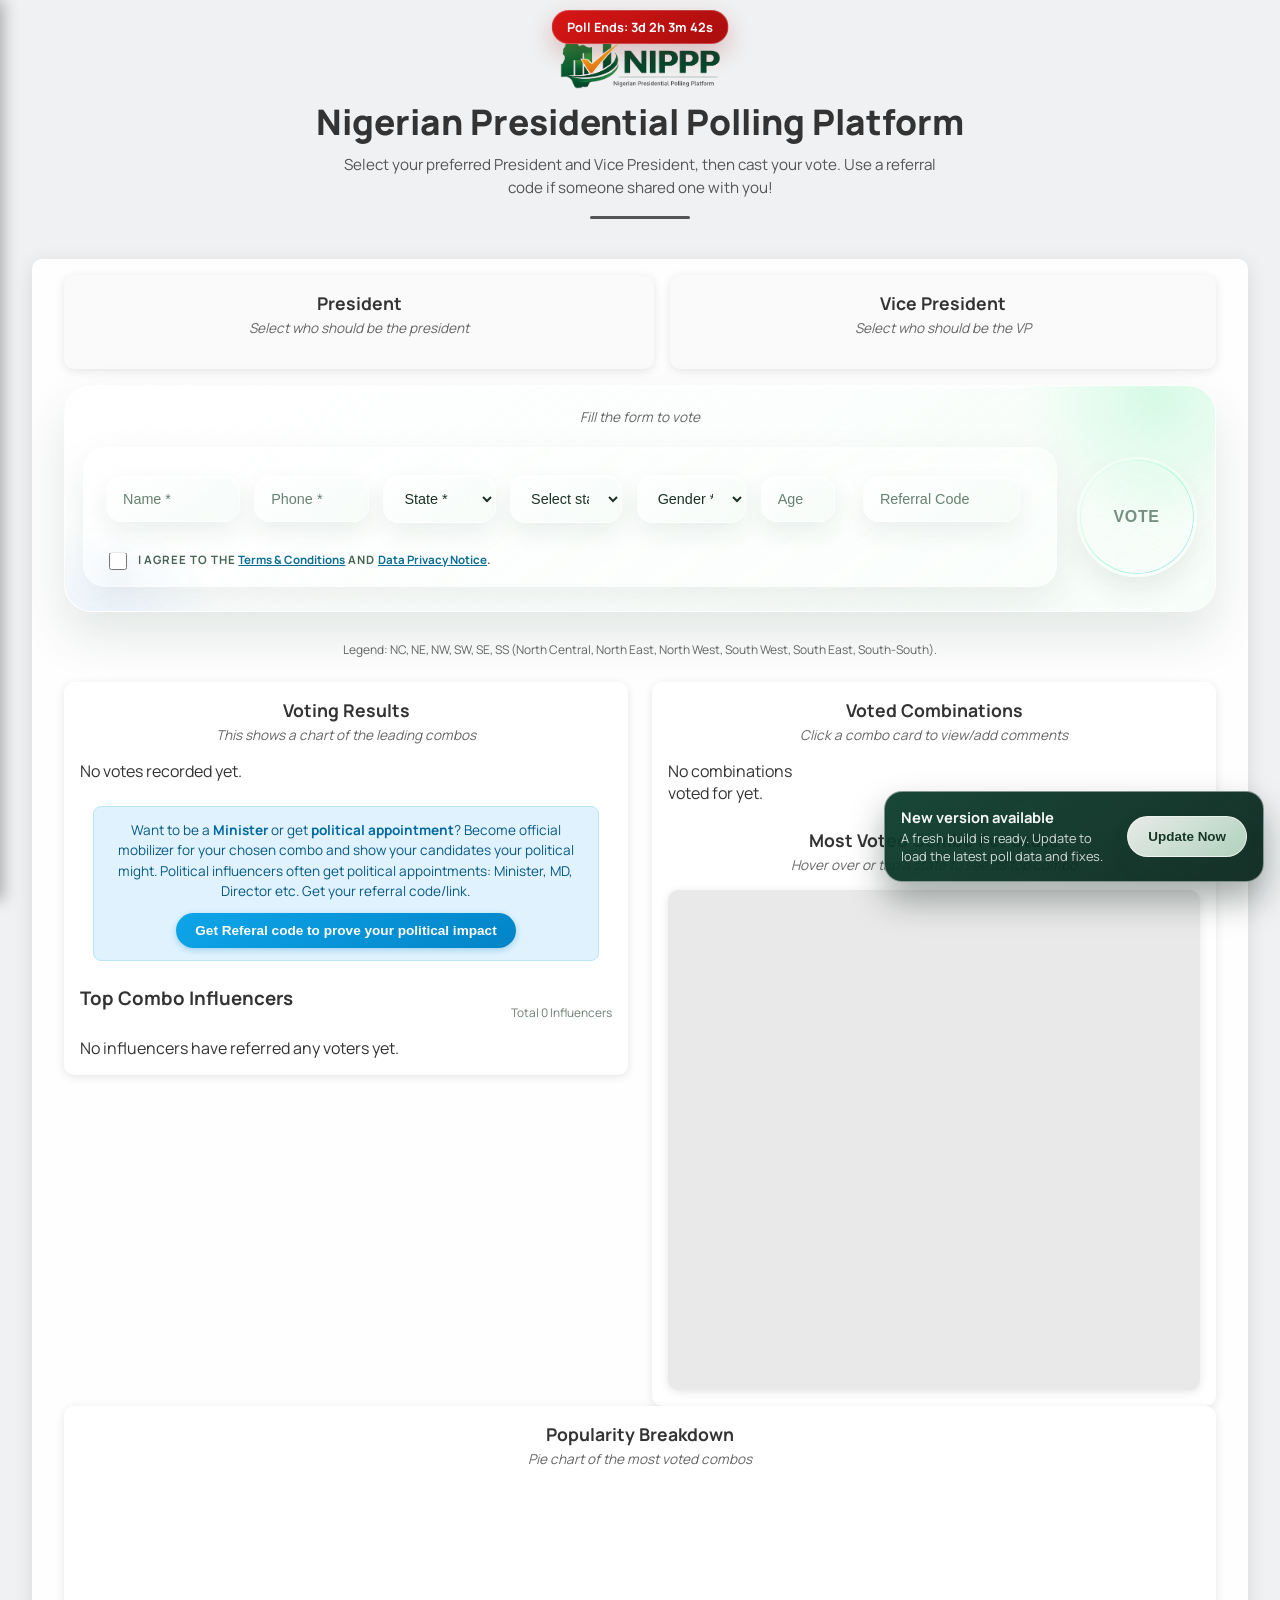
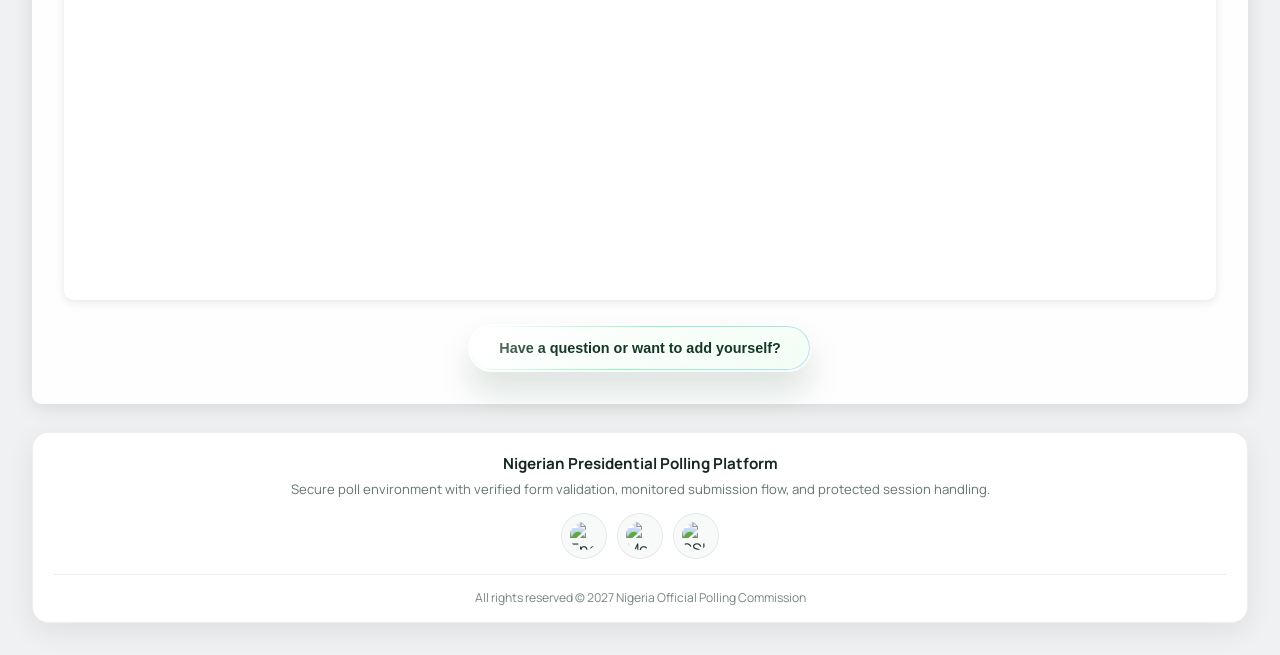
==== commit 6e181eb7: "Update index.html" ====
--- a/index.html
+++ b/index.html
@@ -2,7 +2,7 @@
 <html lang="en">
 <head>
   <meta charset="UTF-8" />
-  <title>2027 Nigeria Election Permutation Poll | Vote Live Combos Across Nigeria</title>
+  <title>Nigerian Presidential Polling Platform | Vote Live Combos Across Nigeria</title>
   <link rel="icon" href="https://kingamada.github.io/Polls/Poll-og.png?v=20260405-2" type="image/png">
   <link rel="apple-touch-icon" href="https://kingamada.github.io/Polls/Poll-og.png?v=20260405-2">
   <meta name="description" content="Vote for your preferred 2027 Nigerian presidential and vice-presidential combination, track live results by state, explore popularity charts, and join the top influencer leaderboard in this interactive election permutation poll." />
@@ -20,22 +20,22 @@
   <meta name="poll-backend-base" content="https://peygo.net" />
   <meta property="og:type" content="website" />
   <meta property="og:site_name" content="KingAmada Polls" />
-  <meta property="og:title" content="2027 Nigeria Election Permutation Poll" />
+  <meta property="og:title" content="Nigerian Presidential Polling Platform" />
   <meta property="og:description" content="Vote live, compare presidential and vice-presidential combinations, view state-by-state leaders, and track real poll momentum across Nigeria." />
   <meta property="og:url" content="https://kingamada.github.io/Polls/" />
   <meta property="og:image" content="https://kingamada.github.io/Polls/Poll-og.png?v=20260405-2" />
   <meta property="og:image:url" content="https://kingamada.github.io/Polls/Poll-og.png?v=20260405-2" />
   <meta property="og:image:secure_url" content="https://kingamada.github.io/Polls/Poll-og.png?v=20260405-2" />
-  <meta property="og:image:alt" content="2027 Nigeria Election Permutation Poll preview" />
+  <meta property="og:image:alt" content="Nigeria Presidential Polling Platform preview" />
   <meta property="og:image:type" content="image/png" />
   <meta property="og:image:width" content="1200" />
   <meta property="og:image:height" content="630" />
   <meta property="og:locale" content="en_NG" />
   <meta name="twitter:card" content="summary_large_image" />
-  <meta name="twitter:title" content="2027 Nigeria Election Permutation Poll" />
+  <meta name="twitter:title" content="Nigerian Presidential Polling Platform" />
   <meta name="twitter:description" content="Pick a president and vice president combo, vote live, and explore results, maps, and rankings across Nigeria." />
   <meta name="twitter:image" content="https://kingamada.github.io/Polls/Poll-og.png?v=20260405-2" />
-  <meta name="twitter:image:alt" content="2027 Nigeria Election Permutation Poll preview" />
+  <meta name="twitter:image:alt" content="Nigerian Presidential Polling Platform preview" />
   <link
     href="https://fonts.googleapis.com/css2?family=Manrope:wght@400;500;700;800&family=Playfair+Display:wght@600;700;800&display=swap"
     rel="stylesheet"
@@ -52,7 +52,7 @@
     {
       "@context": "https://schema.org",
       "@type": "WebSite",
-      "name": "2027 Nigeria Election Permutation Poll",
+      "name": "Nigerian Presidential Polling Platform",
       "url": "https://kingamada.github.io/Polls/",
       "image": "https://kingamada.github.io/Polls/Poll-og.png?v=20260405-2",
       "description": "An interactive Nigerian election poll experience for voting on president and vice-president combinations, viewing live state-by-state results, charts, comments, and influencer rankings.",
@@ -94,7 +94,7 @@
 
   <div class="header">
     <img src="./NIPPP Logo.png" alt="NIPPP Logo"/>
-    <h1 class="main-heading">2027 Nigeria Election Permutation Poll</h1>
+    <h1 class="main-heading">Nigerian Presidential Polling Platform</h1>
     <p class="sub-heading">
       Select your preferred President and Vice President, then cast your vote. Use a referral code if someone shared one with you!
     </p>
@@ -456,7 +456,7 @@
 
   <footer class="site-footer">
     <div class="footer-main">
-      <p class="footer-title">2027 Nigeria Election Permutation Poll</p>
+      <p class="footer-title">Nigerian Presidential Polling Platform</p>
       <p class="footer-copy">Secure poll environment with verified form validation, monitored submission flow, and protected session handling.</p>
       <div class="security-badges">
         <div class="security-badge">
